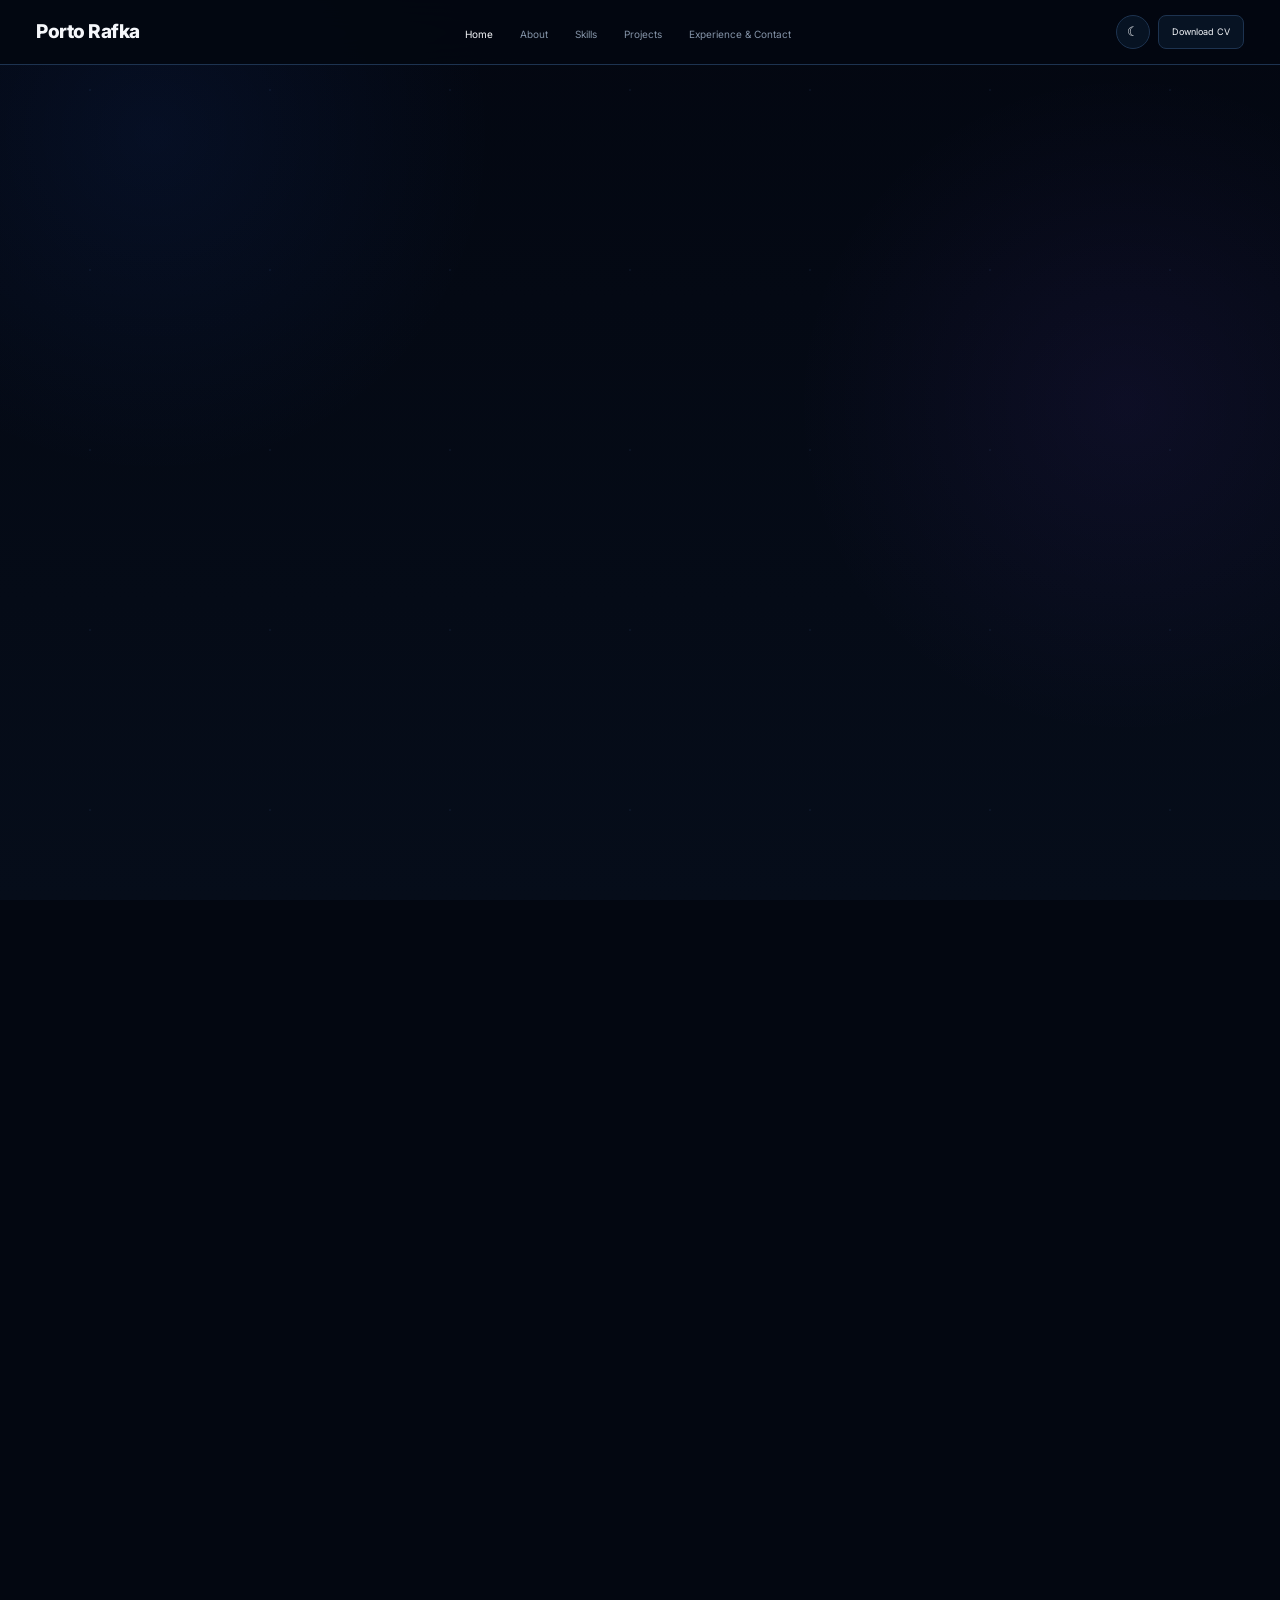
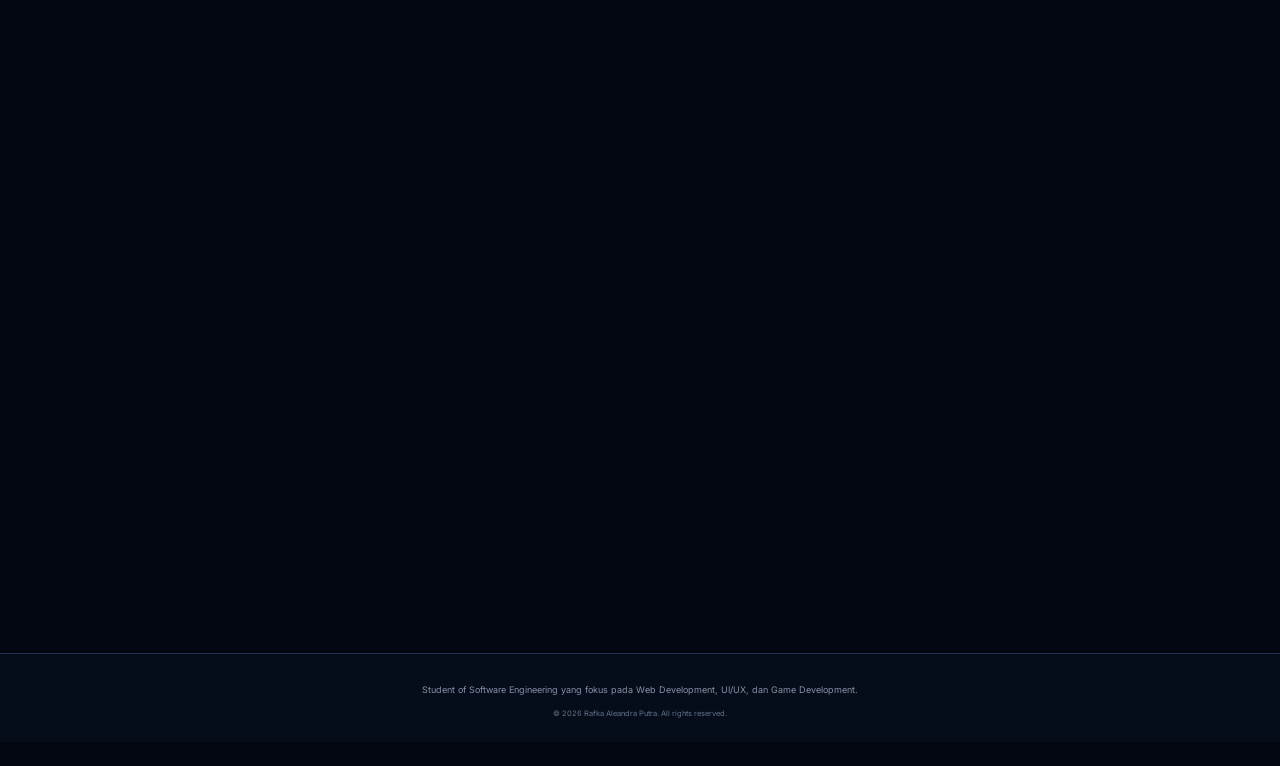
==== index.html @ 6d2a3be6 "Porto" ====
<!DOCTYPE html>
<html lang="id" data-theme="dark">
<head>
  <meta charset="UTF-8">
  <meta name="viewport" content="width=device-width, initial-scale=1.0">
  <meta name="description" content="Portfolio Rafka Aleandra Putra — Web Development, UI/UX, Laravel & Game Development">
  <meta name="theme-color" content="#050914">
  <title>Portfolio-Rafka</title>
  <link rel="icon" href="assets/images/logo.png">
  <link rel="preconnect" href="https://fonts.googleapis.com">
  <link rel="preconnect" href="https://fonts.gstatic.com" crossorigin>
  <link href="https://fonts.googleapis.com/css2?family=Inter:wght@400;500;600;700;800&display=swap" rel="stylesheet">
  <link rel="stylesheet" href="https://cdn.jsdelivr.net/gh/devicons/devicon@latest/devicon.min.css">
  <link rel="stylesheet" href="https://cdnjs.cloudflare.com/ajax/libs/font-awesome/6.5.2/css/all.min.css">
  <script id="theme-init">(function(){const t=localStorage.getItem("portfolio-theme")||localStorage.getItem("cv-theme")||"dark";document.documentElement.setAttribute("data-theme",t==="light"?"light":"dark");})();</script>
  <link rel="stylesheet" href="assets/style.css">

<style>
html[data-theme="light"] .project-card,
html[data-theme="light"] .about-panel,
html[data-theme="light"] .skills-panel,
html[data-theme="light"] .contact-panel,
html[data-theme="light"] .experience-card,
html[data-theme="light"] .achievement-card{color:var(--text)}
html[data-theme="light"] .project-card p,
html[data-theme="light"] .about-panel p,
html[data-theme="light"] .contact-panel p,
html[data-theme="light"] .experience-card p{color:var(--muted)!important;opacity:1}
html[data-theme="light"] .project-card .tag,
html[data-theme="light"] .project-card .project-link,
html[data-theme="light"] .text-btn{color:var(--accent)!important}
html[data-theme="light"] .contact-item,
html[data-theme="light"] .profile-list div,
html[data-theme="light"] .skill,
html[data-theme="light"] .bar i{background:var(--panel-2)!important}
</style>

</head>
<body>
<div class="site-bg" aria-hidden="true"></div>

<header class="header" id="header">
  <div class="nav-wrap">
    <a class="brand" href="#home">Porto Rafka</a>

    <nav class="nav" id="nav">
      <a class="active" href="#home">Home</a>
      <a href="#about">About</a>
      <a href="#skills">Skills</a>
      <a href="#projects">Projects</a>
      <a href="#contact">Experience & Contact</a>
      <span class="nav-indicator" aria-hidden="true"></span>
    </nav>

    <div class="nav-actions">
      <button class="theme-switch" id="themeToggle" aria-label="Ganti tema" title="Ganti tema">
        <span class="theme-icon">☾</span>
      </button>
      <a class="cv-btn" href="assets/CV-Rafka.pdf" target="_blank" rel="noopener">Download CV <span></span></a>
      <button class="menu-btn" id="menuBtn" aria-label="Buka menu">☰</button>
    </div>
  </div>
</header>

<main>
  <section class="hero section-pad" id="home">
    <div class="hero-copy reveal">
      <div class="eyebrow">&lt;/&gt; RPL STUDENT · WEB DEVELOPER</div>
      <h1 class="hero-name"><strong><span class="hero-name-text">Rafka Aleandra Putra</span></strong></h1>
      <h2>Web Developer &amp; UI/UX Enthusiast</h2>
      <div class="accent-line"></div>
      <p>
        Siswa Rekayasa Perangkat Lunak (RPL) Kelas 12 SMKN 4 Bandung dengan minat di bidang Web Development dan Game Development.Berpengalaman membuat aplikasi web menggunakan Laravel, serta memiliki ketertarikan pada UI/UX dan pengembangan game 2D.
      </p>
      <div class="hero-actions">
        <a class="btn primary" href="#projects">Lihat Project</span></a>
        <a class="btn secondary" href="assets/CV-Rafka.pdf" target="_blank" rel="noopener">Lihat CV</span></a>
      </div>
      <div class="hero-meta">
        <span><i>●</i> SMKN 4 Bandung · RPL</span>
      </div>
    </div>

    <div class="hero-visual reveal">
      <div class="orbit orbit-a"></div>
      <div class="orbit orbit-b"></div>
      <div class="portrait-card">
        <img src="assets/images/aka.png" alt="Foto Rafka Aleandra Putra">
        <div class="portrait-glow"></div>
      </div>
      <div class="code-badge">&lt;/&gt;</div>
      <div class="ui-badge">UI/UX</div>
      <div class="role-card">
        <span>FOCUS</span>
        <strong>Web Development</strong>
        <small>Laravel · JavaScript · SQL</small>
      </div>
    </div>
  </section>

  <section class="about-section section-pad" id="about">
  <div class="about-panel reveal">
    <div class="section-kicker"> <h2>Profile</h2></div>
    <p class="lead">Siswa Rekayasa Perangkat Lunak yang memiliki minat dan passion di bidang Web Development dan Game Development. Memiliki kemampuan dalam membangun aplikasi web menggunakan HTML, CSS, JavaScript, dan Laravel, serta memahami dasar pengelolaan database menggunakan SQL. Terbiasa membuat desain antarmuka menggunakan Figma dan memiliki ketertarikan dalam pengembangan UI/UX. Mampu bekerja secara individu maupun dalam tim, serta memiliki semangat belajar yang tinggi untuk mengembangkan skill di bidang teknologi. </p>
    <div class="profile-list">
      <div><b>Nama</b><span>Rafka Aleandra Putra</span></div>
      <div><b>Lahir</b><span>04 Agustus 2009 · Bandung, Jawa Barat</span></div>
      <div><b>Pendidikan</b><span>SMKN 4 Bandung · XII RPL 2</span></div>
      <div><b>Periode</b><span>2024 — 2027</span></div>
      <div><b>Minat</b><span>Web Development · UI/UX · Game Development</span></div>
      <div><b>Email</b><span>rafkaaleandra06@gmail.com</span></div>
    </div>
    <a class="text-btn" href="assets/CV-Rafka.pdf" target="_blank" rel="noopener">Lihat CV Lengkap <span>→</span></a>
  </div>
</section>

<section class="skills-section section-pad" id="skills">
  <div class="skills-panel reveal">
    <div class="section-kicker"><h2>Skils &amp; Technologies</h2></div>
    <div class="skill-grid">
      <div class="skill"><i class="devicon-html5-plain colored"></i><b>HTML5</b></div>
      <div class="skill"><i class="devicon-css3-plain colored"></i><b>CSS3</b></div>
      <div class="skill"><i class="devicon-javascript-plain colored"></i><b>JavaScript</b></div>
      <div class="skill"><i class="devicon-laravel-plain colored"></i><b>Laravel</b></div>
      <div class="skill"><i class="devicon-mysql-original colored"></i><b>MySQL</b></div>
      <div class="skill"><i class="devicon-figma-plain colored"></i><b>Figma</b></div>
      <div class="skill"><i class="devicon-godot-plain colored"></i><b>Godot</b></div>
      <div class="skill"><i class="devicon-github-original"></i><b>GitHub</b></div>
      <div class="skill"><i class="devicon-vscode-plain colored"></i><b>VS Code</b></div>
      <div class="skill aseprite"><span>✦</span><b>Aseprite</b></div>
    </div>
    <div class="skill-bars">
      <div class="bar"><span class="bar-label"><i class="devicon-html5-plain colored"></i><strong>HTML</strong><b>90%</b></span><i class="bar-track"><em style="width:90%"></em></i></div>
      <div class="bar"><span class="bar-label"><i class="devicon-css3-plain colored"></i><strong>CSS</strong><b>80%</b></span><i class="bar-track"><em style="width:80%"></em></i></div>
      <div class="bar"><span class="bar-label"><i class="devicon-javascript-plain colored"></i><strong>JavaScript</strong><b>65%</b></span><i class="bar-track"><em style="width:65%"></em></i></div>
      <div class="bar"><span class="bar-label"><i class="devicon-laravel-plain colored"></i><strong>Laravel</strong><b>75%</b></span><i class="bar-track"><em style="width:75%"></em></i></div>
      <div class="bar"><span class="bar-label"><i class="devicon-mysql-original colored"></i><strong>SQL</strong><b>85%</b></span><i class="bar-track"><em style="width:85%"></em></i></div>
      <div class="bar"><span class="bar-label"><i class="devicon-figma-plain colored"></i><strong>Figma</strong><b>60%</b></span><i class="bar-track"><em style="width:60%"></em></i></div>
    </div>
  </div>
</section>

  <section class="projects section-pad" id="projects">
    <div class="section-head reveal">
      <div>
        <div class="section-kicker"><h2>Projects</h2></div>
      </div>
      <span class="project-count">04 Featured Projects</span>
    </div>

    <div class="project-grid">
      <article class="project-card reveal project-link" data-project="proyek-dayflow.html">
        <div class="project-image"><img src="assets/images/dayflow1.png" alt="DayFlow"><span>01 · PRODUCTIVITY APP</span></div>
        <div class="project-body">
          <h3>DayFlow</h3>
          <p>Aplikasi produktivitas untuk mengatur tugas, aktivitas harian, kebiasaan, dan catatan dalam satu dashboard.</p>
          <div class="tags"><span>UI/UX</span><span>Productivity</span><span>Dashboard</span></div>
          <span class="project-detail">Lihat detail proyek</span>
        </div>
        </article>

      <article class="project-card reveal project-link" data-project="proyek-portoedu.html">
        <div class="project-image"><img src="assets/images/porto1.png" alt="PortoEdu"><span>02 · DIGITAL PORTFOLIO</span></div>
        <div class="project-body">
          <h3>PortoEdu</h3>
          <p>Platform portfolio digital berbasis Laravel untuk profil, project, prestasi, sertifikat, organisasi, skills, authentication, dan dashboard.</p>
          <div class="tags"><span>Laravel</span><span>MySQL</span><span>Bootstrap</span><span>JavaScript</span></div>
          <span class="project-detail">Lihat detail proyek</span>
        </div>
        </article>

      <article class="project-card reveal project-link" data-project="proyek-blog.html">
        <div class="project-image"><img src="assets/images/blog.png" alt="RafkaBlog"><span>03 · WEB DEVELOPMENT</span></div>
        <div class="project-body">
          <h3>RafkaBlog</h3>
          <p>Personal blog berbasis React + Vite untuk catatan belajar, dokumentasi project, eksperimen UI, dan proses belajar web development.</p>
          <div class="tags"><span>React</span><span>Vite</span><span>Tailwind</span><span>Router</span></div>
          <span class="project-detail">Lihat detail proyek</span>
        </div>
        </article>

      <article class="project-card reveal project-link" data-project="proyek-godot.html">
        <div class="project-image"><img src="assets/images/game2.png" alt="2D Game Development"><span>04 · GAME DEVELOPMENT</span></div>
        <div class="project-body">
          <h3>2D Game Development</h3>
          <p>Eksplorasi game 2D menggunakan Godot dengan pixel art, animasi, movement, collision, dan interaksi sederhana.</p>
          <div class="tags"><span>Godot</span><span>GDScript</span><span>Aseprite</span><span>Pixel Art</span></div>
          <span class="project-detail">Lihat detail proyek</span>
        </div>
        </article>
    </div>
  </section>

  <section class="bottom-grid section-pad">
    <div class="experience panel reveal" id="experience">
      <div class="section-kicker"><h2>Riwayat Organisasi</h2></div>
      <div class="timeline">
        <div class="timeline-item">
          <span>2024 — 2027</span>
          <h3>Paskibra SMKN 4</h3>
          <p>Anggota · disiplin, teamwork, tanggung jawab, dan kepemimpinan.</p>
        </div>
        <div class="timeline-item">
          <span>2021 — Sekarang</span>
          <h3>Karang Taruna</h3>
          <p>Berpartisipasi dalam kegiatan sosial, kepemudaan, komunikasi, dan kemasyarakatan.</p>
        </div>
      </div>
    </div>

    <div class="achievements panel reveal" id="achievements">
      <div class="section-kicker"><h2>Soft Skill</h2></div>
      <div class="focus-list">
        <div><b>01</b><span><strong>Web Development</strong>Memperkuat Laravel, JavaScript, database, dan deployment.</span></div>
        <div><b>02</b><span><strong>UI/UX</strong>Belajar membuat interface yang konsisten, jelas, dan berorientasi pengguna.</span></div>
        <div><b>03</b><span><strong>Game Development</strong>Mengembangkan kemampuan Godot, GDScript, dan pixel art.</span></div>
      </div>
    </div>

    <div class="contact-panel panel reveal" id="contact">
      <div class="section-kicker"><h2>Contact</h2></div>
      <p>Terbuka untuk belajar, berkolaborasi, dan mengembangkan kemampuan di lingkungan kerja profesional.</p>
      <div class="contact-list">
        <a href="https://mail.google.com/mail/?view=cm&fs=1&to=rafkaaleandra06@email.com  "><span class="contact-icon email-icon"><i class="fas fa-envelope"></i></span><div><small>Email</small><b>rafkaaleandra06@gmail.com</b></div></a>
        <a href="https://wa.me/6287719095778" target="_blank" rel="noopener"><span class="contact-icon wa-icon"><i class="fab fa-whatsapp"></i></span><div><small>WhatsApp</small><b>+62 877-1909-5778</b></div></a>
        <a href="https://instagram.com/rfkaaleandra" target="_blank" rel="noopener"><span class="contact-icon ig-icon"><i class="fab fa-instagram"></i></span><div><small>Instagram</small><b>@rafkaaleandra_</b></div></a>
      </div>
    </div>
  </section>
</main>

<footer class="footer">
  <div class="footer-inner">
    <div class="footer-bottom">
      <span class="footer-description">Student of Software Engineering yang fokus pada Web Development, UI/UX, dan Game Development.</span>
      <span class="footer-copy">© 2026 Rafka Aleandra Putra. All rights reserved.</span>
    </div>
  </div>
</footer>
<button id="topBtn" class="floating-top" aria-label="Kembali ke atas" title="Kembali ke atas">↑</button>


<script src="assets/script.js"></script>
</body>
</html>
---- assets/style.css ----
*{box-sizing:border-box;margin:0;padding:0}
:root{
 --bg:#030711;--bg-soft:#060d1a;--panel:#071323;--panel-2:#091728;
 --text:#f5f7fb;--muted:#8493a8;--muted-2:#617188;--border:#1d3350;
 --accent:#4d9cff;--accent-2:#7a58ff;--purple:#a16cff;--track:#13243b;
 --shadow:0 25px 70px rgba(0,0,0,.25);
}
html[data-theme="light"]{
 --bg:#f5f8fc;--bg-soft:#eef3f9;--panel:#ffffff;--panel-2:#f8fbff;
 --text:#152033;--muted:#627086;--muted-2:#8390a3;--border:#d7e0ec;
 --accent:#246df5;--accent-2:#7354e8;--purple:#7651dc;--track:#e3eaf3;
 --shadow:0 22px 55px rgba(32,61,100,.12);
}
html{scroll-behavior:smooth;scroll-padding-top:80px}
body{font-family:Inter,Arial,sans-serif;background:var(--bg);color:var(--text);line-height:1.5;overflow-x:hidden;transition:background .3s,color .3s}
a{color:inherit}
button{font:inherit}
.site-bg{position:fixed;inset:0;z-index:-2;background:
 radial-gradient(circle at 12% 15%,rgba(39,105,255,.08),transparent 25%),
 radial-gradient(circle at 88% 45%,rgba(132,74,255,.07),transparent 27%),
 linear-gradient(180deg,var(--bg),var(--bg-soft));}
.site-bg:after{content:"";position:absolute;inset:0;opacity:.25;background-image:radial-gradient(rgba(93,142,224,.28) 1px,transparent 1px);background-size:180px 180px}
.header{position:sticky;top:0;z-index:100;background:color-mix(in srgb,var(--bg) 88%,transparent);border-bottom:1px solid var(--border);backdrop-filter:blur(18px)}
.nav-wrap{max-width:1500px;height:64px;margin:auto;padding:0 36px;display:flex;align-items:center;justify-content:space-between}
.brand{font-size:19px;font-weight:800;letter-spacing:-.5px;text-decoration:none}.brand span{color:var(--accent)}
.nav{display:flex;gap:27px;align-items:center}.nav a{font-size:10px;color:var(--muted);text-decoration:none;position:relative;padding:24px 0 20px}.nav a:hover,.nav a.active{color:var(--text)}.nav a.active:after{content:"";position:absolute;left:50%;bottom:15px;width:17px;height:2px;transform:translateX(-50%);border-radius:3px;background:linear-gradient(90deg,var(--accent),var(--accent-2))}
.nav-actions{display:flex;align-items:center;gap:8px}.theme-switch,.menu-btn{width:34px;height:34px;border:1px solid var(--border);border-radius:50%;background:var(--panel);color:var(--text);cursor:pointer}.theme-switch{display:grid;place-items:center;font-size:13px}.cv-btn{border:1px solid var(--border);background:var(--panel);padding:9px 13px;border-radius:8px;font-size:9px;text-decoration:none}.cv-btn:hover{border-color:var(--accent);color:var(--accent)}.menu-btn{display:none;border-radius:8px}
.section-pad{max-width:1500px;margin:auto;padding-left:5%;padding-right:5%}
.hero{min-height:540px;display:grid;grid-template-columns:1.08fr .92fr;align-items:center;gap:25px;padding-top:55px;padding-bottom:48px}
.eyebrow,.section-kicker{display:inline-flex;align-items:center;gap:5px;color:#66a9ff;font-size:9px;letter-spacing:.5px;font-weight:600}.eyebrow{border:1px solid #204a7b;border-radius:7px;padding:7px 10px;background:rgba(18,45,78,.25)}
.hero h1{font-size:clamp(42px,5vw,66px);line-height:1.01;letter-spacing:-3px;margin:19px 0 10px}.hero h1 strong{font-weight:800}.hero h1 span{background:linear-gradient(90deg,#6caaff,#7659ff);-webkit-background-clip:text;background-clip:text;color:transparent}.hero h2{font-size:17px;color:#71acff;font-weight:500}.accent-line{width:42px;height:2px;margin:12px 0;background:linear-gradient(90deg,var(--accent),var(--accent-2));border-radius:4px}.hero-copy>p{max-width:555px;font-size:11px;color:var(--muted);margin-top:11px}.hero-actions{display:flex;gap:9px;margin-top:22px}.btn{padding:10px 14px;border:1px solid var(--border);border-radius:8px;text-decoration:none;font-size:9px}.btn.primary{border-color:#467ff5;background:linear-gradient(100deg,#237df5,#714cff);box-shadow:0 10px 25px rgba(55,86,220,.22)}.btn.secondary{background:var(--panel)}.btn span{margin-left:7px}.hero-meta{display:flex;gap:17px;margin-top:20px;color:var(--muted-2);font-size:8px}.hero-meta i{color:#56a3ff;font-style:normal}
.hero-visual{height:430px;position:relative;display:grid;place-items:center}.portrait-card{position:relative;z-index:3;width:270px;height:360px;border:1px solid #355d8e;border-radius:20px;overflow:hidden;background:linear-gradient(145deg,#0b1b32,#050b15);box-shadow:var(--shadow)}.portrait-card img{width:100%;height:100%;object-fit:cover;object-position:center top;filter:saturate(.9) contrast(1.02)}.portrait-glow{position:absolute;inset:auto 0 0;height:45%;background:linear-gradient(transparent,rgba(2,6,16,.65))}
.orbit{position:absolute;border:1px solid rgba(73,142,255,.55);border-radius:50%;box-shadow:0 0 35px rgba(62,125,255,.12)}.orbit-a{width:355px;height:355px;border-top-color:#9b5bff;animation:spin 14s linear infinite}.orbit-b{width:415px;height:415px;border-right-color:#855dff;animation:spin 20s linear infinite reverse}.code-badge,.ui-badge,.role-card{position:absolute;z-index:5;border:1px solid var(--border);background:color-mix(in srgb,var(--panel) 88%,transparent);backdrop-filter:blur(10px);box-shadow:var(--shadow)}.code-badge,.ui-badge{width:43px;height:43px;border-radius:10px;display:grid;place-items:center;color:#68aaff;font-size:12px}.code-badge{left:10%;top:31%}.ui-badge{right:9%;top:38%;color:#9a73ff}.role-card{right:3%;bottom:25px;border-radius:10px;padding:12px 14px;min-width:170px}.role-card span,.role-card small{display:block;font-size:7px;color:var(--muted)}.role-card strong{display:block;font-size:10px;margin:3px 0;color:var(--text)}
.about-skills{display:grid;grid-template-columns:.9fr 1.1fr;border:1px solid var(--border);border-radius:13px;background:color-mix(in srgb,var(--panel) 90%,transparent);overflow:hidden;box-shadow:var(--shadow)}
.about-panel,.skills-panel{padding:28px 30px}.skills-panel{border-left:1px solid var(--border)}h2{font-size:24px;letter-spacing:-1px;margin:5px 0 12px}.about-panel .lead,.about-panel p{font-size:9.5px;color:var(--muted)}.about-panel .lead{line-height:1.75}.about-panel>p:not(.lead){margin-top:9px;line-height:1.7}.profile-list{display:grid;gap:7px;margin:19px 0 17px}.profile-list div{display:grid;grid-template-columns:83px 1fr;font-size:8px}.profile-list b{color:var(--text);font-weight:600}.profile-list span{color:var(--muted)}.text-btn{display:inline-flex;gap:8px;border:1px solid var(--border);border-radius:7px;padding:8px 11px;text-decoration:none;font-size:8px}.skill-grid{display:grid;grid-template-columns:repeat(5,1fr);gap:8px}.skill{min-height:78px;border:1px solid var(--border);border-radius:9px;background:var(--panel-2);display:flex;flex-direction:column;align-items:center;justify-content:center;gap:7px;transition:.2s}.skill:hover{transform:translateY(-3px);border-color:#5477b5}.skill i{font-size:27px}.skill b{font-size:7.5px;font-weight:600;color:var(--text)}.skill.aseprite span{font-size:27px;color:#f29a6c}.skill-bars{margin-top:11px;border:1px solid var(--border);border-radius:9px;padding:12px;display:grid;grid-template-columns:repeat(3,1fr);gap:11px 17px}.bar-label{display:flex!important;align-items:center;gap:6px;font-size:7.5px;color:var(--text)!important;line-height:1}.bar-label>i{display:inline-flex!important;align-items:center;justify-content:center;width:13px;height:13px;font-size:13px;line-height:1;margin:0!important;background:transparent!important;border-radius:0!important;overflow:visible!important}.bar-label strong{font-weight:700;color:var(--text)}.bar-label b{margin-left:auto;color:var(--text);font-weight:700}.bar-track{display:block;height:4px;margin-top:6px;background:var(--track);border-radius:10px;overflow:hidden}.bar em{display:block;height:100%;background:linear-gradient(90deg,#3f96ff,#7d55ff);border-radius:10px}
.projects{padding-top:58px;padding-bottom:55px}.section-head{display:flex;justify-content:space-between;align-items:end;margin-bottom:18px}.project-count{font-size:8px;color:var(--muted-2)}.project-grid{display:grid;grid-template-columns:repeat(4,1fr);gap:13px}.project-card{border:1px solid var(--border);border-radius:11px;overflow:hidden;background:var(--panel);transition:.25s;box-shadow:0 10px 35px rgba(0,0,0,.08)}.project-card:hover{transform:translateY(-4px);border-color:#4b6eac}.project-image{height:160px;position:relative;overflow:hidden;background:#0a1423}.project-image img{width:100%;height:100%;object-fit:cover;display:block;transition:.35s}.project-card:hover .project-image img{transform:scale(1.04)}.project-image:after{content:"";position:absolute;inset:0;background:linear-gradient(180deg,transparent 48%,rgba(0,0,0,.7))}.project-image span{position:absolute;z-index:2;left:11px;bottom:9px;font-size:7px;color:#d9e6f7}.project-body{padding:13px}.project-body h3{font-size:13px;margin-bottom:5px}.project-body p{font-size:8px;line-height:1.65;color:var(--muted);min-height:52px}.tags{display:flex;gap:4px;flex-wrap:wrap;margin-top:8px}.tags span{font-size:6.5px;color:#9dbde3;border:1px solid #203b5e;background:rgba(17,44,75,.35);padding:4px 5px;border-radius:4px}.project-body>a{display:inline-flex;gap:6px;margin-top:11px;border:1px solid var(--border);border-radius:6px;padding:7px 9px;font-size:7.5px;text-decoration:none}.project-body>a:hover{color:var(--accent);border-color:var(--accent)}
.bottom-grid{display:grid;grid-template-columns:1fr 1fr 1.1fr;gap:13px;padding-top:0;padding-bottom:50px}.experience{align-self:start}.panel{border:1px solid var(--border);border-radius:11px;background:var(--panel);padding:25px}.timeline{margin-top:5px}.timeline-item{padding:8px 0 3px;border-bottom:1px solid var(--border)}.timeline-item:last-child{border-bottom:0}.timeline-item span{font-size:7px;color:#6c9be4}.timeline-item h3{font-size:10px;margin:4px 0}.timeline-item p{font-size:7.5px;color:var(--muted);line-height:1.6}.focus-list{display:grid;gap:7px;margin-top:16px}.focus-list>div{display:grid;grid-template-columns:28px 1fr;gap:7px;border:1px solid var(--border);border-radius:8px;padding:9px;background:var(--panel-2)}.focus-list>b{font-size:8px}.focus-list>div>b{color:#719eff;font-size:8px}.focus-list span{font-size:7px;color:var(--muted);line-height:1.5}.focus-list strong{display:block;color:var(--text);font-size:8px;margin-bottom:2px}.contact-panel{background:linear-gradient(145deg,color-mix(in srgb,var(--panel) 92%,transparent),color-mix(in srgb,#171b52 28%,var(--panel)));}.contact-panel>p{font-size:8px;color:var(--muted);margin-bottom:13px}.contact-list{display:grid;grid-template-columns:1fr 1fr;gap:7px}.contact-list a{display:flex;align-items:center;gap:8px;border:1px solid var(--border);border-radius:8px;padding:9px;text-decoration:none;background:color-mix(in srgb,var(--panel) 80%,transparent)}.contact-list a>span{width:25px;height:25px;display:grid;place-items:center;border-radius:6px;background:#102b60;color:#78a9ff;font-size:7px;font-weight:700}.contact-list small,.contact-list b{display:block}.contact-list small{font-size:6.5px;color:var(--muted-2)}.contact-list b{font-size:7px;color:var(--text);font-weight:600;margin-top:2px}
.footer{border-top:1px solid var(--border);background:color-mix(in srgb,var(--bg-soft) 94%,transparent)}.footer-main{max-width:1500px;margin:auto;padding:38px 5% 32px;display:grid;grid-template-columns:1.7fr .8fr .8fr 1.25fr;gap:55px}.footer-logo{font-size:20px}.footer-brand p{max-width:320px;color:var(--muted);font-size:8px;line-height:1.8;margin:10px 0 14px}.socials{display:flex;gap:7px}.socials a{width:31px;height:31px;border:1px solid var(--border);border-radius:7px;display:grid;place-items:center;text-decoration:none;color:var(--muted);font-size:7px}.socials a:hover{color:var(--accent);border-color:var(--accent)}.footer-col{display:flex;flex-direction:column;align-items:flex-start;gap:7px}.footer-col h4{font-size:8px;text-transform:uppercase;letter-spacing:1px;margin-bottom:5px}.footer-col a,.footer-col span{font-size:7.5px;color:var(--muted);text-decoration:none}.footer-col a:hover{color:var(--accent)}.contact-col a{color:#9cb9e1}.footer-bottom{max-width:1500px;margin:auto;border-top:1px solid var(--border);padding:14px 5% 17px;display:flex;align-items:center;justify-content:space-between;color:var(--muted-2);font-size:7px}.footer-bottom b{color:#9bbcff}#topBtn{width:32px;height:32px;border:1px solid var(--border);border-radius:8px;background:var(--panel);color:#80aaff;cursor:pointer}
.reveal{opacity:0;transform:translateY(13px);transition:opacity .55s ease,transform .55s ease}.reveal.show{opacity:1;transform:none}
@keyframes spin{to{transform:rotate(360deg)}}
@media(max-width:1150px){.nav{gap:17px}.project-grid{grid-template-columns:repeat(2,1fr)}.bottom-grid{grid-template-columns:1fr 1fr}.contact-panel{grid-column:1/-1}.footer-main{grid-template-columns:1.5fr 1fr 1fr}}
@media(max-width:850px){.nav-wrap{padding:0 20px}.nav{display:none;position:absolute;top:64px;left:12px;right:12px;padding:8px;flex-direction:column;align-items:stretch;gap:0;border:1px solid var(--border);border-radius:10px;background:var(--panel);box-shadow:var(--shadow)}.nav.open{display:flex}.nav a{padding:11px 12px}.nav a.active:after{display:none}.nav-actions .cv-btn{display:none}.menu-btn{display:block}.hero{grid-template-columns:1fr;min-height:auto;padding-top:55px}.hero-visual{height:410px}.about-skills{grid-template-columns:1fr}.skills-panel{border-left:0;border-top:1px solid var(--border)}.skill-grid{grid-template-columns:repeat(5,1fr)}.footer-main{grid-template-columns:1.4fr 1fr 1fr;gap:30px}.footer-brand{grid-column:1/-1}}
@media(max-width:600px){.section-pad{padding-left:20px;padding-right:20px}.hero h1{font-size:42px}.hero-meta{flex-direction:column;gap:6px}.hero-visual{height:370px}.portrait-card{width:235px;height:315px}.orbit-a{width:310px;height:310px}.orbit-b{width:355px;height:355px}.role-card{right:0}.code-badge{left:0}.ui-badge{right:0}.about-panel,.skills-panel,.panel{padding:22px 18px}.skill-grid{grid-template-columns:repeat(5,1fr)}.skill{min-height:70px}.skill i{font-size:23px}.skill b{font-size:6.5px}.skill-bars{grid-template-columns:1fr 1fr}.project-grid{grid-template-columns:1fr}.project-image{height:190px}.bottom-grid{grid-template-columns:1fr}.contact-panel{grid-column:auto}.contact-list{grid-template-columns:1fr}.footer-main{grid-template-columns:1fr 1fr}.footer-brand{grid-column:1/-1}.footer-bottom{flex-wrap:wrap;gap:9px}}
@media(max-width:390px){.skill-grid{grid-template-columns:repeat(2,1fr)}.skill-bars{grid-template-columns:1fr}.footer-main{grid-template-columns:1fr}.footer-brand{grid-column:auto}}

/* Final requested refinements */
.about-section,.skills-section{max-width:1500px;margin:auto;padding-left:5%;padding-right:5%}
.about-section{padding-top:56px;padding-bottom:20px}
.skills-section{padding-top:20px;padding-bottom:55px}
.about-section .about-panel,.skills-section .skills-panel{border:1px solid var(--border);border-radius:13px;background:color-mix(in srgb,var(--panel) 92%,transparent);box-shadow:var(--shadow);padding:30px}
.project-link{display:block;text-decoration:none;color:inherit}
.project-link .project-body>a{display:none}
.project-link:focus-visible{outline:2px solid var(--accent);outline-offset:3px}
.project-link .project-body{min-height:190px}
.socials a{font-weight:700}
.socials a.wa{color:#62e7a1}.socials a.ig{color:#df86ff}.socials a.mail{color:#78adff}
@media(max-width:600px){
 .about-section,.skills-section{padding-left:20px;padding-right:20px}
 .about-section{padding-top:38px;padding-bottom:12px}
 .skills-section{padding-top:12px;padding-bottom:38px}
 .about-section .about-panel,.skills-section .skills-panel{padding:22px 18px}
}

/* ===== FINAL FOOTER — FULL WIDTH, CLEAN & AESTHETIC ===== */
footer.footer{
  width:100%;
  margin-top:0;
  padding:42px 24px 24px;
  border:0;
  border-top:0;
  border-radius:0;
  background:color-mix(in srgb,var(--bg-soft) 96%,transparent);
}
.footer-inner{
  width:100%;
  max-width:920px;
  margin:0 auto;
  text-align:center;
}
.footer-top{
  display:flex;
  flex-direction:column;
  align-items:center;
  justify-content:center;
  gap:20px;
  padding-bottom:0;
}
.footer-brand{width:100%;max-width:650px}
.footer-logo{display:inline-block;font-size:25px;line-height:1.2;margin-bottom:10px}
.footer-brand p{margin:0 auto;max-width:610px;color:var(--muted);font-size:9px;line-height:1.8}
.footer-socials{display:flex;align-items:center;justify-content:center;gap:10px}
.footer-socials a{width:44px;height:44px;display:flex;align-items:center;justify-content:center;border:1px solid var(--border);border-radius:12px;color:var(--muted);background:var(--panel);text-decoration:none;font-size:16px;transition:transform .25s ease,border-color .25s ease,color .25s ease,background .25s ease;box-shadow:0 8px 24px rgba(0,0,0,.08)}
.footer-socials a:hover{transform:translateY(-3px);border-color:var(--accent);color:var(--accent);background:color-mix(in srgb,var(--accent) 7%,var(--panel))}
.footer-socials a:first-child:hover{color:#25d366;border-color:#25d366}
.footer-socials a:nth-child(2):hover{color:#e1306c;border-color:#e1306c}
.footer-socials a:nth-child(3):hover{color:#65a8ff;border-color:#65a8ff}
.footer-bottom{
  display:flex;
  flex-direction:column;
  align-items:center;
  justify-content:center;
  gap:8px;
  width:100%;
  padding:0;
  border:0;
  border-top:0;
  color:var(--muted-2);
  font-size:7.5px;
  line-height:1.6;
}
.footer-bottom b{color:#9bbcff}
.back-top{color:#7faeff;text-decoration:none;font-weight:600;white-space:nowrap;transition:opacity .2s ease}
.back-top:hover{opacity:.75}
[data-theme="light"] footer.footer{background:var(--bg-soft);border:0}
@media(max-width:600px){footer.footer{padding:42px 20px 22px}.footer-brand p{font-size:8.5px}.footer-socials a{width:42px;height:42px}.footer-bottom{flex-direction:column;justify-content:center;text-align:center;gap:8px;font-size:7.5px}}

/* FINAL FIX: keep the complete portfolio visible and add a clean floating top button */
.floating-top{
  position:fixed;
  right:24px;
  bottom:22px;
  z-index:120;
  width:42px;
  height:42px;
  border:1px solid var(--border);
  border-radius:10px;
  background:var(--panel);
  color:var(--accent);
  font:600 16px/1 Inter,sans-serif;
  cursor:pointer;
  box-shadow:0 12px 30px rgba(0,0,0,.18);
  opacity:0;
  pointer-events:none;
  transition:opacity .2s ease,transform .2s ease,background .2s ease;
}
.floating-top:hover{transform:translateY(-2px);background:var(--panel-2,var(--panel))}
@media(max-width:600px){
  .floating-top{right:18px;bottom:18px;width:40px;height:40px}
}

/* FINAL PROJECT + CONTACT REFINEMENTS */
.project-card{
  position:relative;
  cursor:pointer;
  transition:transform .28s ease,border-color .28s ease,box-shadow .28s ease,background .28s ease;
}
.project-card:hover{
  transform:translateY(-7px);
  border-color:color-mix(in srgb,var(--accent) 65%,var(--border));
  box-shadow:0 18px 42px rgba(0,0,0,.24),0 0 0 1px color-mix(in srgb,var(--accent) 18%,transparent),0 0 28px color-mix(in srgb,var(--accent) 10%,transparent);
}
.project-card:hover .project-image img{transform:scale(1.06)}
.project-card:focus-visible{outline:2px solid var(--accent);outline-offset:3px}
.project-detail{
  display:inline-flex;
  align-items:center;
  gap:7px;
  margin-top:12px;
  padding:7px 10px;
  border:1px solid var(--border);
  border-radius:6px;
  color:var(--muted);
  background:color-mix(in srgb,var(--panel) 70%,transparent);
  font-size:7.5px;
  font-weight:600;
  transition:color .22s ease,border-color .22s ease,background .22s ease,transform .22s ease;
}
.project-card:hover .project-detail{
  color:var(--accent);
  border-color:var(--accent);
  background:color-mix(in srgb,var(--accent) 8%,var(--panel));
  transform:translateX(2px);
}
.project-detail b{font-size:11px;line-height:1}
.contact-list a .contact-icon{
  font-size:13px;
}
.contact-list a:hover{
  border-color:var(--accent);
  transform:translateY(-2px);
}
.contact-list a{transition:transform .22s ease,border-color .22s ease,background .22s ease}
.contact-list .wa-icon i{color:#25d366}
.contact-list .ig-icon i{color:#e1306c}
.contact-list .email-icon i{color:#65a8ff}
.footer-top{
  justify-content:center;
  text-align:center;
}
.footer-brand{width:100%;align-items:center}
.footer-brand p{margin-left:auto;margin-right:auto}
.footer-bottom{margin-top:4px}
@media(max-width:600px){
  .project-detail{font-size:8px}
}

/* ===== PROJECT CARDS — FINAL POLISH ===== */
.project-grid{
  align-items:stretch;
}
.project-card{
  display:flex;
  flex-direction:column;
  min-height:100%;
  overflow:hidden;
  cursor:pointer;
  position:relative;
  isolation:isolate;
}
.project-card::before{
  content:"";
  position:absolute;
  inset:0;
  border-radius:inherit;
  pointer-events:none;
  z-index:3;
  opacity:0;
  box-shadow:inset 0 0 0 1px color-mix(in srgb,var(--accent) 70%,transparent);
  transition:opacity .28s ease;
}
.project-card:hover::before{opacity:1}
.project-card:hover{
  transform:translateY(-6px);
  box-shadow:0 20px 48px rgba(0,0,0,.22),0 0 24px color-mix(in srgb,var(--accent) 9%,transparent);
}
.project-image{
  flex:0 0 auto;
}
.project-body{
  flex:1 1 auto;
  display:flex;
  flex-direction:column;
  padding:17px 16px 14px;
}
.project-body h3{
  margin-bottom:7px;
}
.project-body p{
  min-height:0;
  margin-bottom:0;
}
.project-body .tags{
  margin-top:14px;
}
.project-detail{
  align-self:flex-start;
  display:inline-flex;
  align-items:center;
  justify-content:center;
  gap:0;
  width:max-content;
  min-width:0;
  box-sizing:border-box;
  margin-top:auto;
  padding:9px 11px;
  border:1px solid color-mix(in srgb,var(--border) 95%,transparent);
  border-radius:7px;
  color:var(--muted);
  background:color-mix(in srgb,var(--panel-2,var(--panel)) 72%,transparent);
  font-size:7.5px;
  line-height:1;
  font-weight:650;
  letter-spacing:.01em;
  text-decoration:none;
  transition:color .22s ease,border-color .22s ease,background .22s ease,transform .22s ease,box-shadow .22s ease;
}

.project-card:hover .project-detail{
  color:var(--accent);
  border-color:color-mix(in srgb,var(--accent) 58%,var(--border));
  background:color-mix(in srgb,var(--accent) 8%,var(--panel));
  transform:translateY(-1px);
  box-shadow:0 5px 18px color-mix(in srgb,var(--accent) 8%,transparent);
}

.project-card:active .project-detail{
  transform:translateY(1px);
}
@media(max-width:1050px){
  .project-grid{grid-template-columns:repeat(2,1fr)}
}
@media(max-width:600px){
  .project-grid{grid-template-columns:1fr}
  .project-body{padding:15px}
  .project-detail{min-width:150px;padding:10px 12px;font-size:8px}
}

/* Final navbar motion refinement */
.nav{position:relative}
.nav a.active:after{display:none}
.nav-indicator{
  position:absolute;
  left:0;
  bottom:15px;
  width:0;
  height:3px;
  border-radius:999px;
  background:linear-gradient(90deg,var(--accent),var(--accent-2));
  box-shadow:0 0 12px rgba(100,160,255,.22);
  opacity:0;
  transform:translateX(0);
  transition:
    transform .48s cubic-bezier(.22,1,.36,1),
    width .32s cubic-bezier(.22,1,.36,1),
    opacity .18s ease;
  pointer-events:none;
}
.nav a{transition:color .25s ease}
.nav a:hover{color:var(--text)}
@media(max-width:900px){
  .nav-indicator{display:none}
}

/* FINAL LIGHT MODE POLISH v7 */
html[data-theme="light"] body{background:var(--bg);color:var(--text)}
html[data-theme="light"] .site-bg{
  background:
    radial-gradient(circle at 12% 15%,rgba(36,109,245,.08),transparent 25%),
    radial-gradient(circle at 88% 45%,rgba(115,84,232,.07),transparent 27%),
    linear-gradient(180deg,#f8fbff,#eef3f9);
}
html[data-theme="light"] .site-bg:after{
  opacity:.18;
  background-image:radial-gradient(rgba(65,111,180,.25) 1px,transparent 1px);
}
html[data-theme="light"] .eyebrow,
html[data-theme="light"] .section-kicker{color:#246df5}
html[data-theme="light"] .eyebrow{border-color:#b9cdf0;background:#edf4ff}
html[data-theme="light"] .hero h2{color:#246df5}
html[data-theme="light"] .hero h1 span{
  background:linear-gradient(90deg,#246df5,#7354e8);
  -webkit-background-clip:text;background-clip:text;color:transparent;
}
html[data-theme="light"] .project-card{
  background:#fff;
  border-color:#cfdced;
  box-shadow:0 14px 38px rgba(32,61,100,.10);
}
html[data-theme="light"] .project-card:hover{
  border-color:#6b9cff;
  box-shadow:0 20px 48px rgba(36,109,245,.16);
}
html[data-theme="light"] .project-body p{color:#627086!important}
html[data-theme="light"] .tags span{
  color:#315d9f!important;
  border-color:#b8cce8!important;
  background:#edf4ff!important;
}
html[data-theme="light"] .project-body>a{
  color:#246df5!important;
  border-color:#b8cce8!important;
  background:#f5f8ff!important;
}
html[data-theme="light"] .project-body>a:hover{
  color:#fff!important;
  border-color:#246df5!important;
  background:#246df5!important;
}
html[data-theme="light"] .about-section .about-panel,
html[data-theme="light"] .skills-section .skills-panel,
html[data-theme="light"] .panel,
html[data-theme="light"] .contact-panel{
  background:#fff;
  border-color:#d2deed;
  box-shadow:0 14px 38px rgba(32,61,100,.08);
}
html[data-theme="light"] .skill{
  background:#f8fbff!important;
  border-color:#d3dfed!important;
}
html[data-theme="light"] .skill:hover{border-color:#7aa7f6}
html[data-theme="light"] .profile-list span,
html[data-theme="light"] .timeline-item p{color:#627086!important}
html[data-theme="light"] .contact-list a{
  background:#f8fbff!important;
  border-color:#d2deed!important;
}
html[data-theme="light"] .contact-list a>span{
  background:#e8f1ff!important;
  color:#246df5!important;
  border:1px solid #c5d9f6;
}
html[data-theme="light"] .contact-list small{color:#748198!important}
html[data-theme="light"] .contact-list b{color:#152033!important}
html[data-theme="light"] .footer{
  background:#eef3f9;
  border-top-color:#d2deed;
}
html[data-theme="light"] .footer-brand p,
html[data-theme="light"] .footer-bottom p{color:#627086}
html[data-theme="light"] .socials a{
  background:#f8fbff!important;
  border-color:#cbd9eb!important;
  color:#315d9f!important;
}
html[data-theme="light"] .socials a:hover{
  background:#eaf2ff!important;
  border-color:#246df5!important;
  color:#246df5!important;
}

/* Skill progress bars — icon labels stay visible in both themes */
html[data-theme="light"] .bar-label,
html[data-theme="light"] .bar-label strong,
html[data-theme="light"] .bar-label b{color:var(--text)!important;opacity:1}
html[data-theme="light"] .bar-track{background:var(--track)!important}


/* ===== FINAL LAYOUT FIXES — ORGANIZATION / CONTACT / FOOTER ===== */

/* Make the three lower panels line up with exactly the same height. */
.bottom-grid{
  align-items:stretch;
}
.bottom-grid > .panel{
  align-self:stretch;
  height:100%;
  min-height:0;
  box-sizing:border-box;
}
.bottom-grid > .experience{
  align-self:stretch;
}

/* Keep the WhatsApp contact card below Email, not beside it. */
.contact-list{
  grid-template-columns:1fr;
}
.contact-list a{
  width:100%;
  box-sizing:border-box;
}

/* Footer: keep only copyright, the requested description, and back-to-top. */
footer.footer{
  padding-top:28px;
}
footer.footer .footer-top{
  display:none;
}
footer.footer .footer-bottom{
  max-width:920px;
  margin:0 auto;
  padding-top:20px;
  border-top:1px solid var(--border);
  display:grid;
  grid-template-columns:1fr 1.8fr 1fr;
  align-items:center;
  gap:20px;
}
footer.footer .footer-bottom > span:nth-child(2){
  text-align:center;
  color:var(--muted);
  line-height:1.7;
}
footer.footer .footer-bottom .back-top{
  justify-self:end;
}
@media(max-width:600px){
  footer.footer .footer-bottom{
    grid-template-columns:1fr;
    text-align:center;
    gap:9px;
  }
  footer.footer .footer-bottom > span:nth-child(2){
    text-align:center;
  }
  footer.footer .footer-bottom .back-top{
    justify-self:center;
  }
}


/* ===== FOOTER — CLEAN FINAL POLISH ===== */
footer.footer{
  border-top:0 !important;
  background:color-mix(in srgb,var(--bg-soft) 96%,transparent);
  padding:0 5% 24px;
}
footer.footer .footer-inner{
  max-width:920px;
  margin:0 auto;
  text-align:center;
}
footer.footer .footer-bottom{
  max-width:none !important;
  margin:0 auto !important;
  padding:28px 0 8px !important;
  border-top:0 !important;
  display:flex !important;
  flex-direction:column !important;
  align-items:center !important;
  justify-content:center !important;
  gap:10px !important;
  color:var(--muted) !important;
  font-size:8px !important;
  line-height:1.7;
}
footer.footer .footer-description{
  display:block;
  max-width:760px;
  color:var(--muted) !important;
  font-size:9px !important;
  line-height:1.8;
  text-align:center;
}
footer.footer .footer-copy{
  display:block;
  color:var(--muted-2) !important;
  font-size:7.5px !important;
  text-align:center;
  margin-top:2px;
}
footer.footer .back-top{
  display:none !important;
}
@media(max-width:600px){
  footer.footer{
    padding:0 20px 20px;
  }
  footer.footer .footer-bottom{
    padding-top:24px !important;
    gap:8px !important;
  }
  footer.footer .footer-description{
    max-width:330px;
    font-size:8.5px !important;
  }
}


/* ===== FOOTER — OUTER FRAME, NO INNER DIVIDER ===== */
footer.footer{
  border:1px solid var(--border) !important;
  border-radius:18px !important;
  margin:0 5% 24px !important;
  padding:28px 28px 22px !important;
  background:color-mix(in srgb,var(--bg-soft) 96%,transparent) !important;
  box-sizing:border-box;
  overflow:hidden;
}

footer.footer .footer-inner{
  max-width:920px;
  margin:0 auto;
  text-align:center;
}

footer.footer .footer-bottom{
  border:0 !important;
  border-top:0 !important;
  border-bottom:0 !important;
  box-shadow:none !important;
  max-width:none !important;
  margin:0 auto !important;
  padding:0 !important;
  display:flex !important;
  flex-direction:column !important;
  align-items:center !important;
  justify-content:center !important;
  gap:9px !important;
}

footer.footer .footer-description{
  max-width:760px;
  margin:0;
  text-align:center;
  line-height:1.8;
}

footer.footer .footer-copy{
  margin:0 !important;
  text-align:center;
}

@media(max-width:600px){
  footer.footer{
    margin:0 20px 20px !important;
    padding:24px 18px 20px !important;
    border-radius:16px !important;
  }

  footer.footer .footer-bottom{
    gap:8px !important;
  }

  footer.footer .footer-description{
    max-width:330px;
  }
}

/* Footer final override: no boxed border and no divider inside the footer. */
footer.footer,
footer.footer .footer-inner,
footer.footer .footer-bottom{
  border:0 !important;
  border-top:0 !important;
  border-bottom:0 !important;
  border-radius:0 !important;
}
footer.footer{width:100%;margin-left:0;margin-right:0;}
footer.footer .footer-bottom{
  flex-direction:column;
  align-items:center;
  justify-content:center;
  text-align:center;
  gap:8px;
  padding:0;
}


/* Footer final polish: full-width top divider only */
footer.footer{
  width:100vw !important;
  max-width:none !important;
  margin-left:calc(50% - 50vw) !important;
  margin-right:calc(50% - 50vw) !important;
  border:0 !important;
  border-top:1px solid var(--border) !important;
  border-bottom:0 !important;
  border-radius:0 !important;
  box-sizing:border-box;
  background:var(--bg-soft) !important;
}
footer.footer .footer-inner{
  max-width:920px;
  margin:0 auto;
  border:0 !important;
}
footer.footer .footer-bottom{
  border:0 !important;
  border-top:0 !important;
  border-bottom:0 !important;
}

/* ===== SECTION TITLE ALIGNMENT FIX ===== */
.section-kicker h2{
  display:inline-flex;
  align-items:center;
  gap:10px;
  margin:0;
  line-height:1.1;
}
.section-kicker h2::before{
  content:"";
  width:0.45em;
  height:0.45em;
  min-width:0.45em;
  border-radius:50%;
  background:var(--accent);
  display:inline-block;
  transform:none;
}

/* ===== FINAL SKILLS SPACING =====
   Give the software logo cards a little breathing room below the section title.
*/
.skills-section .skill-grid{
  margin-top:16px;
}

/* ===== HERO NAME: UNIFIED SHIMMER + GENTLE FLOAT ===== */
.hero-name{
  margin: 0;
  display: inline-block;
  line-height: 1.02;
}

.hero-name-text{
  display: inline-block;
  background: linear-gradient(
    110deg,
    #2563eb 0%,
    #4f7cff 22%,
    #6366f1 45%,
    #8b5cf6 62%,
    #60a5fa 80%,
    #4f46e5 100%
  );
  background-size: 260% 100%;
  background-position: 0% 50%;
  -webkit-background-clip: text;
  background-clip: text;
  -webkit-text-fill-color: transparent;
  animation:
    heroNameColor 5s ease-in-out infinite,
    heroNameFloat 3.2s ease-in-out infinite;
  will-change: background-position, transform, filter;
  position: relative;
}

.hero-name-text::after{
  content: "";
  position: absolute;
  inset: 0;
  pointer-events: none;
  background:
    radial-gradient(circle at 12% 35%, rgba(255,255,255,.95) 0 1px, transparent 2px),
    radial-gradient(circle at 37% 68%, rgba(255,255,255,.85) 0 1px, transparent 2px),
    radial-gradient(circle at 63% 28%, rgba(255,255,255,.95) 0 1px, transparent 2px),
    radial-gradient(circle at 88% 58%, rgba(255,255,255,.8) 0 1px, transparent 2px);
  background-size: 130% 130%;
  mix-blend-mode: screen;
  opacity: .3;
  animation: heroNameSparkle 2.4s ease-in-out infinite;
}

@keyframes heroNameColor{
  0%, 100%{
    background-position: 0% 50%;
    filter: brightness(1);
  }
  50%{
    background-position: 100% 50%;
    filter: brightness(1.13);
  }
}

@keyframes heroNameFloat{
  0%, 100%{ transform: translateY(0); }
  50%{ transform: translateY(-4px); }
}

@keyframes heroNameSparkle{
  0%, 100%{ opacity: .18; transform: scale(.995); }
  50%{ opacity: .9; transform: scale(1.01); }
}

@media (prefers-reduced-motion: reduce){
  .hero-name-text,
  .hero-name-text::after{
    animation: none;
  }
}
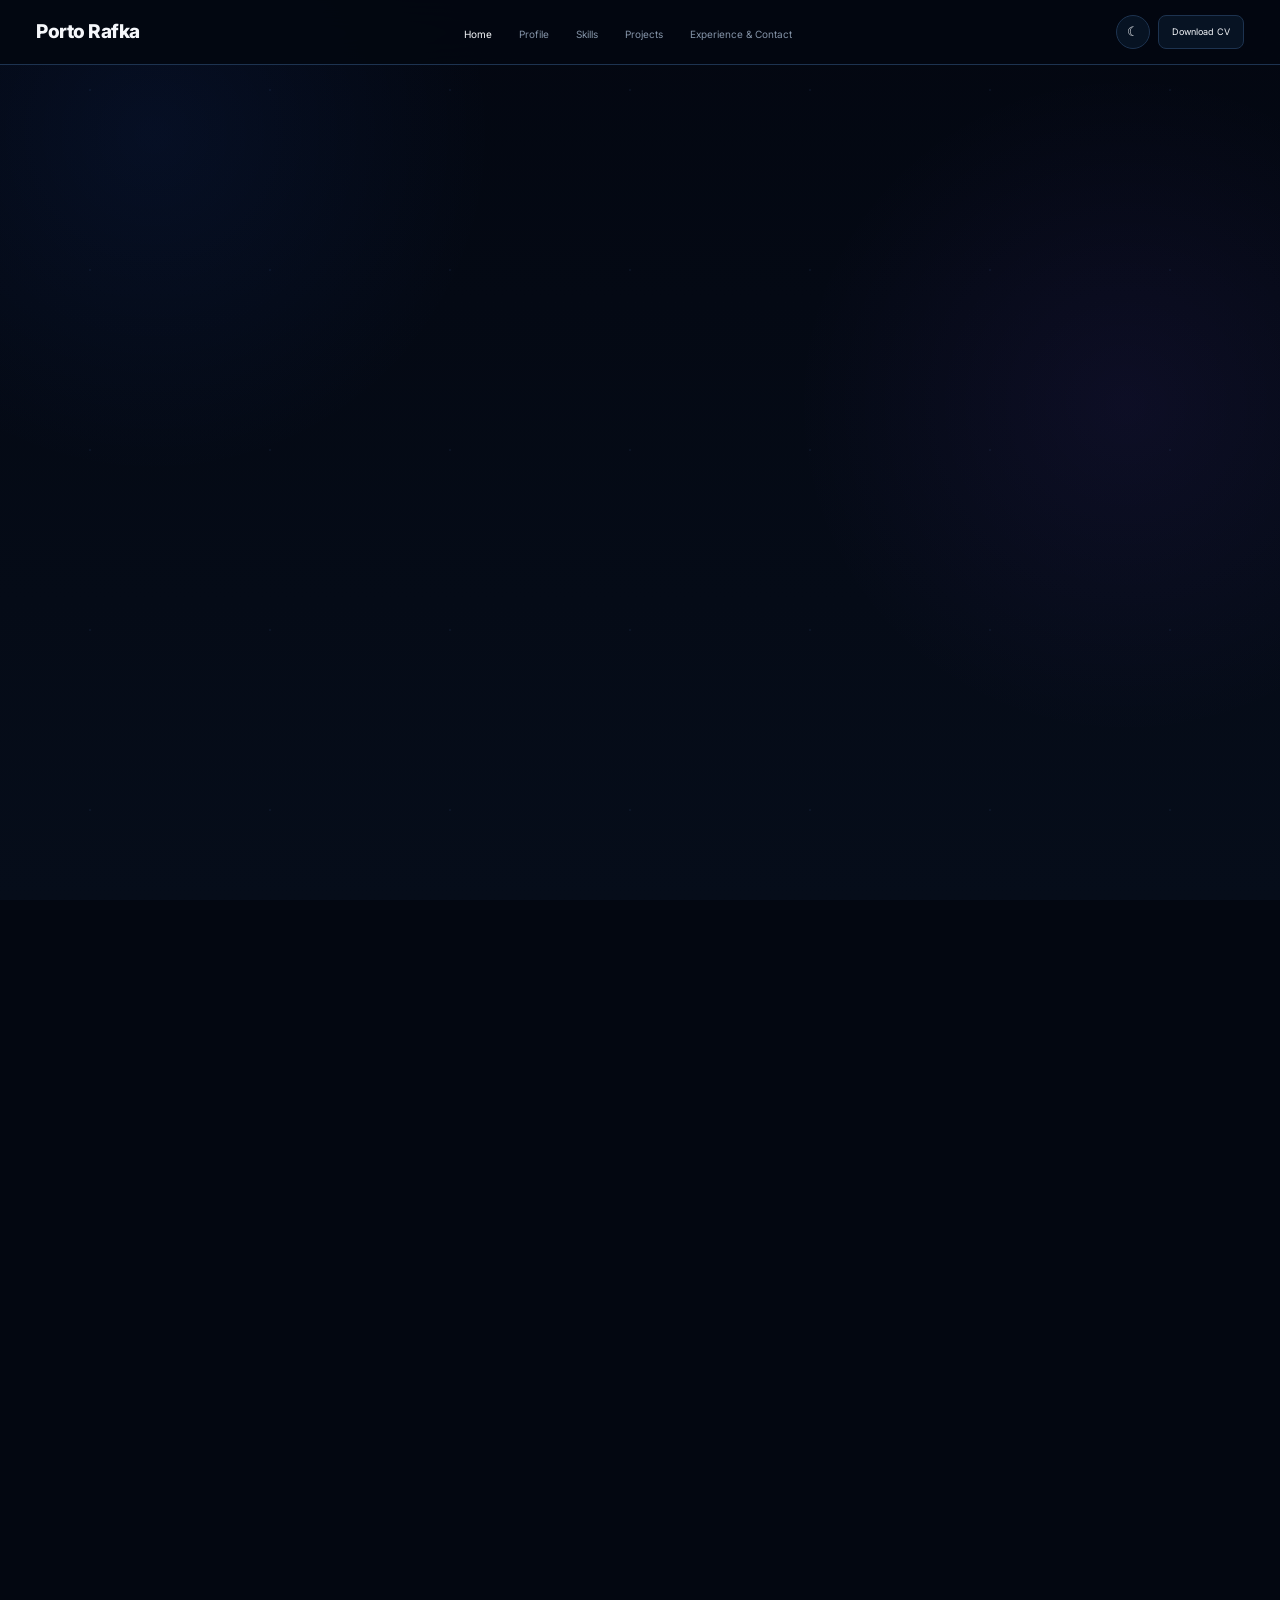
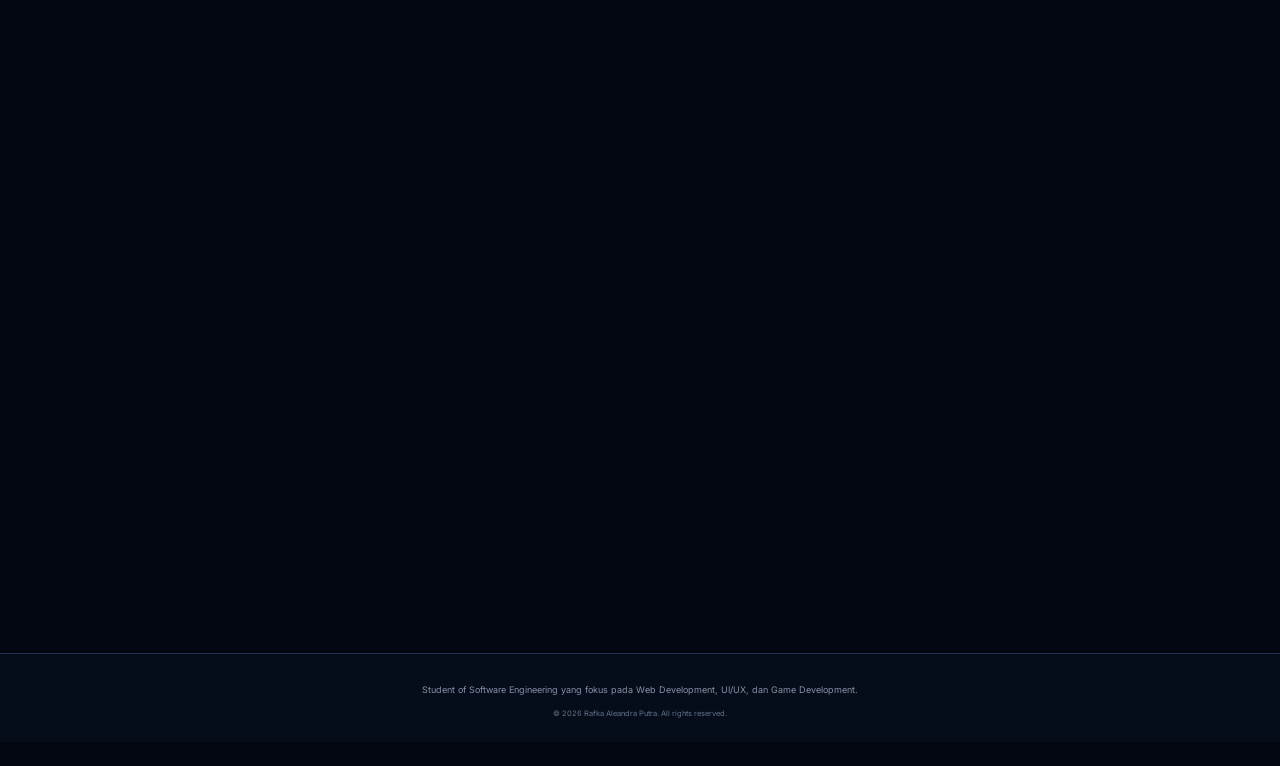
==== commit e8907173: "Update index.html" ====
--- a/index.html
+++ b/index.html
@@ -45,7 +45,7 @@
 
     <nav class="nav" id="nav">
       <a class="active" href="#home">Home</a>
-      <a href="#about">About</a>
+      <a href="#about">Profile</a>
       <a href="#skills">Skills</a>
       <a href="#projects">Projects</a>
       <a href="#contact">Experience & Contact</a>
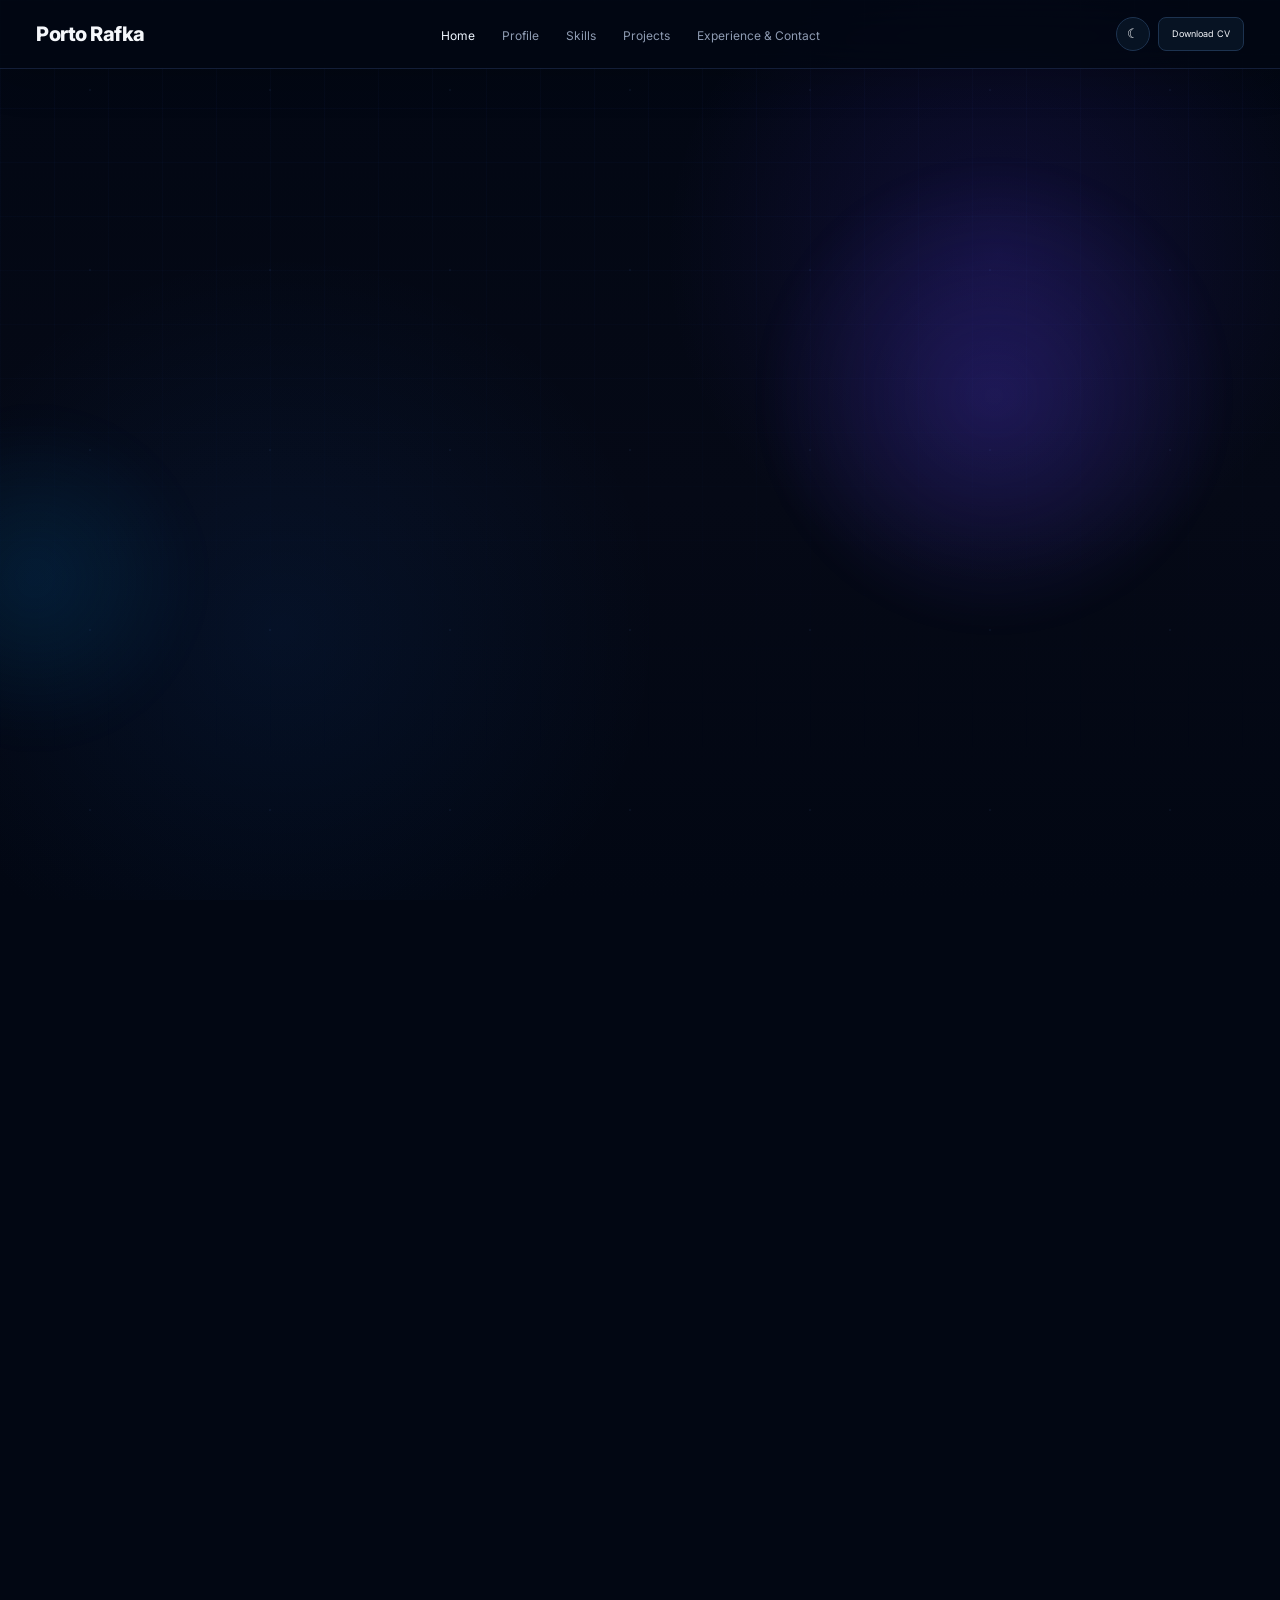
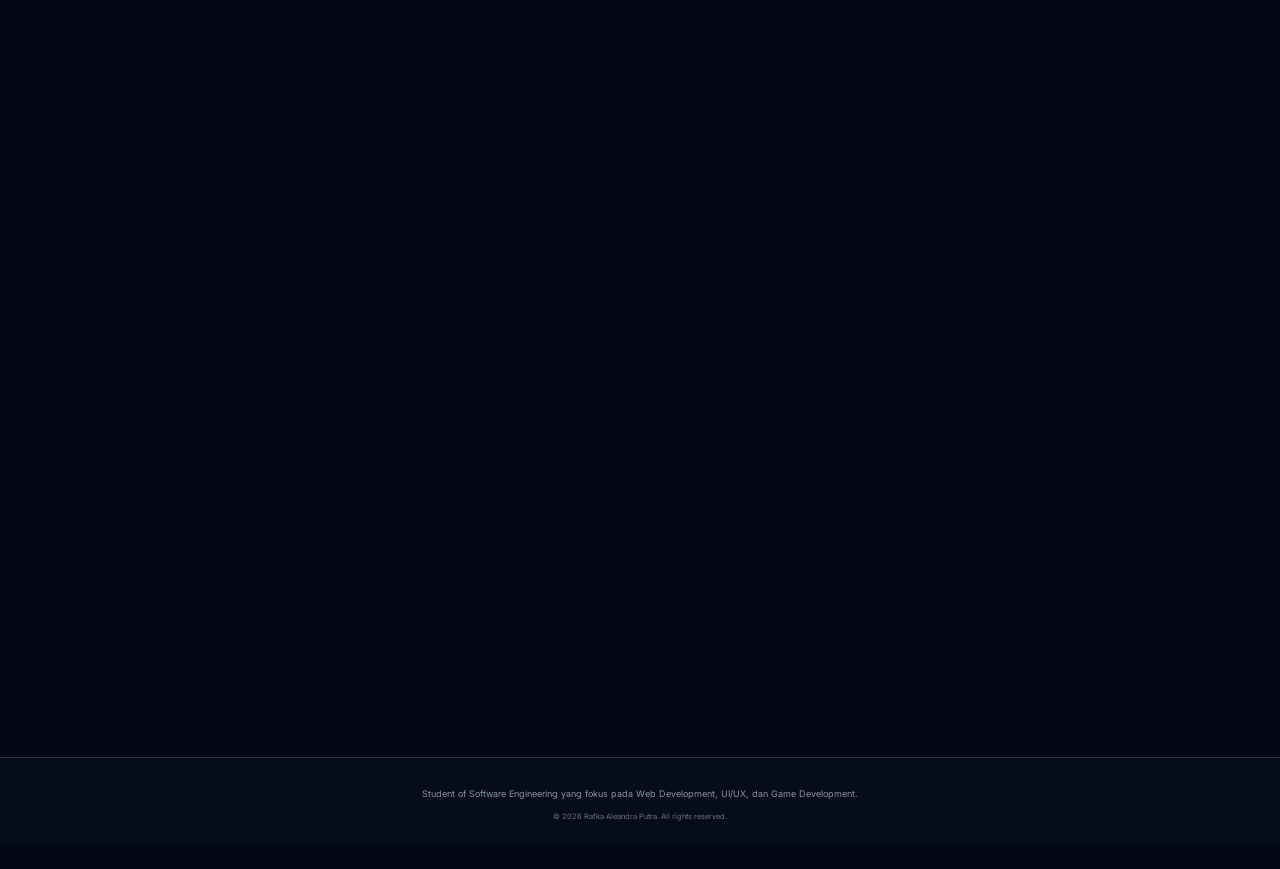
==== commit 0f61bf21: "update" ====
--- a/index.html
+++ b/index.html
@@ -73,8 +73,8 @@
         Siswa Rekayasa Perangkat Lunak (RPL) Kelas 12 SMKN 4 Bandung dengan minat di bidang Web Development dan Game Development.Berpengalaman membuat aplikasi web menggunakan Laravel, serta memiliki ketertarikan pada UI/UX dan pengembangan game 2D.
       </p>
       <div class="hero-actions">
-        <a class="btn primary" href="#projects">Lihat Project</span></a>
-        <a class="btn secondary" href="assets/CV-Rafka.pdf" target="_blank" rel="noopener">Lihat CV</span></a>
+        <a class="btn primary" href="#projects">Lihat Project</a>
+        <a class="btn secondary" href="assets/CV-Rafka.pdf" target="_blank" rel="noopener">Lihat CV</a>
       </div>
       <div class="hero-meta">
         <span><i>●</i> SMKN 4 Bandung · RPL</span>
@@ -110,7 +110,6 @@
       <div><b>Minat</b><span>Web Development · UI/UX · Game Development</span></div>
       <div><b>Email</b><span>rafkaaleandra06@gmail.com</span></div>
     </div>
-    <a class="text-btn" href="assets/CV-Rafka.pdf" target="_blank" rel="noopener">Lihat CV Lengkap <span>→</span></a>
   </div>
 </section>
 
@@ -133,7 +132,7 @@
       <div class="bar"><span class="bar-label"><i class="devicon-html5-plain colored"></i><strong>HTML</strong><b>90%</b></span><i class="bar-track"><em style="width:90%"></em></i></div>
       <div class="bar"><span class="bar-label"><i class="devicon-css3-plain colored"></i><strong>CSS</strong><b>80%</b></span><i class="bar-track"><em style="width:80%"></em></i></div>
       <div class="bar"><span class="bar-label"><i class="devicon-javascript-plain colored"></i><strong>JavaScript</strong><b>65%</b></span><i class="bar-track"><em style="width:65%"></em></i></div>
-      <div class="bar"><span class="bar-label"><i class="devicon-laravel-plain colored"></i><strong>Laravel</strong><b>75%</b></span><i class="bar-track"><em style="width:75%"></em></i></div>
+      <div class="bar"><span class="bar-label"><i class="devicon-laravel-plain colored"></i><strong>Laravel</strong><b>85%</b></span><i class="bar-track"><em style="width:75%"></em></i></div>
       <div class="bar"><span class="bar-label"><i class="devicon-mysql-original colored"></i><strong>SQL</strong><b>85%</b></span><i class="bar-track"><em style="width:85%"></em></i></div>
       <div class="bar"><span class="bar-label"><i class="devicon-figma-plain colored"></i><strong>Figma</strong><b>60%</b></span><i class="bar-track"><em style="width:60%"></em></i></div>
     </div>
@@ -180,7 +179,7 @@
         </article>
 
       <article class="project-card reveal project-link" data-project="proyek-godot.html">
-        <div class="project-image"><img src="assets/images/game2.png" alt="2D Game Development"><span>04 · GAME DEVELOPMENT</span></div>
+        <div class="project-image"><img src="assets/images/game1.png" alt="2D Game Development"><span>04 · GAME DEVELOPMENT</span></div>
         <div class="project-body">
           <h3>2D Game Development</h3>
           <p>Eksplorasi game 2D menggunakan Godot dengan pixel art, animasi, movement, collision, dan interaksi sederhana.</p>
@@ -196,12 +195,12 @@
       <div class="section-kicker"><h2>Riwayat Organisasi</h2></div>
       <div class="timeline">
         <div class="timeline-item">
-          <span>2024 — 2027</span>
+          <span>2024 — 2025</span>
           <h3>Paskibra SMKN 4</h3>
           <p>Anggota · disiplin, teamwork, tanggung jawab, dan kepemimpinan.</p>
         </div>
         <div class="timeline-item">
-          <span>2021 — Sekarang</span>
+          <span>2021 — 2026</span>
           <h3>Karang Taruna</h3>
           <p>Berpartisipasi dalam kegiatan sosial, kepemudaan, komunikasi, dan kemasyarakatan.</p>
         </div>
@@ -221,9 +220,9 @@
       <div class="section-kicker"><h2>Contact</h2></div>
       <p>Terbuka untuk belajar, berkolaborasi, dan mengembangkan kemampuan di lingkungan kerja profesional.</p>
       <div class="contact-list">
-        <a href="https://mail.google.com/mail/?view=cm&fs=1&to=rafkaaleandra06@email.com  "><span class="contact-icon email-icon"><i class="fas fa-envelope"></i></span><div><small>Email</small><b>rafkaaleandra06@gmail.com</b></div></a>
+        <a href="mailto:rafkaaleandra06@gmail.com "><span class="contact-icon email-icon"><i class="fas fa-envelope"></i></span><div><small>Email</small><b>rafkaaleandra06@gmail.com</b></div></a>
         <a href="https://wa.me/6287719095778" target="_blank" rel="noopener"><span class="contact-icon wa-icon"><i class="fab fa-whatsapp"></i></span><div><small>WhatsApp</small><b>+62 877-1909-5778</b></div></a>
-        <a href="https://instagram.com/rfkaaleandra" target="_blank" rel="noopener"><span class="contact-icon ig-icon"><i class="fab fa-instagram"></i></span><div><small>Instagram</small><b>@rafkaaleandra_</b></div></a>
+        <a href="https://instagram.com/rfkaaleandra" target="_blank" rel="noopener"><span class="contact-icon ig-icon"><i class="fab fa-instagram"></i></span><div><small>Instagram</small><b>@rfkaaleandra</b></div></a>
       </div>
     </div>
   </section>
--- a/assets/style.css
+++ b/assets/style.css
@@ -28,7 +28,7 @@
 .section-pad{max-width:1500px;margin:auto;padding-left:5%;padding-right:5%}
 .hero{min-height:540px;display:grid;grid-template-columns:1.08fr .92fr;align-items:center;gap:25px;padding-top:55px;padding-bottom:48px}
 .eyebrow,.section-kicker{display:inline-flex;align-items:center;gap:5px;color:#66a9ff;font-size:9px;letter-spacing:.5px;font-weight:600}.eyebrow{border:1px solid #204a7b;border-radius:7px;padding:7px 10px;background:rgba(18,45,78,.25)}
-.hero h1{font-size:clamp(42px,5vw,66px);line-height:1.01;letter-spacing:-3px;margin:19px 0 10px}.hero h1 strong{font-weight:800}.hero h1 span{background:linear-gradient(90deg,#6caaff,#7659ff);-webkit-background-clip:text;background-clip:text;color:transparent}.hero h2{font-size:17px;color:#71acff;font-weight:500}.accent-line{width:42px;height:2px;margin:12px 0;background:linear-gradient(90deg,var(--accent),var(--accent-2));border-radius:4px}.hero-copy>p{max-width:555px;font-size:11px;color:var(--muted);margin-top:11px}.hero-actions{display:flex;gap:9px;margin-top:22px}.btn{padding:10px 14px;border:1px solid var(--border);border-radius:8px;text-decoration:none;font-size:9px}.btn.primary{border-color:#467ff5;background:linear-gradient(100deg,#237df5,#714cff);box-shadow:0 10px 25px rgba(55,86,220,.22)}.btn.secondary{background:var(--panel)}.btn span{margin-left:7px}.hero-meta{display:flex;gap:17px;margin-top:20px;color:var(--muted-2);font-size:8px}.hero-meta i{color:#56a3ff;font-style:normal}
+.hero h1{font-size:clamp(42px,5vw,66px);line-height:1.01;letter-spacing:-3px;margin:19px 0 10px}.hero h1 strong{font-weight:800}.hero h1 span{background:linear-gradient(90deg,#6caaff,#7659ff);-webkit-background-clip:text;background-clip:text;color:transparent}.hero h2{font-size:17px;color:#71acff;font-weight:500}.accent-line{width:42px;height:2px;margin:12px 0;background:linear-gradient(90deg,var(--accent),var(--accent-2));border-radius:4px}.hero-copy>p{max-width:555px;font-size:11px;color:var(--muted);margin-top:11px}.hero-actions{display:flex;align-items:center;justify-content:flex-start;gap:10px;margin-top:22px}.btn{display:inline-flex;align-items:center;justify-content:center;box-sizing:border-box;min-width:92px;min-height:38px;padding:10px 16px;border:1px solid var(--border);border-radius:8px;text-decoration:none;font-size:9px;line-height:1;text-align:center;white-space:nowrap}.btn.primary{border-color:#467ff5;background:linear-gradient(100deg,#237df5,#714cff);box-shadow:0 10px 25px rgba(55,86,220,.22)}.btn.secondary{background:var(--panel)}.btn span{margin:0;text-align:center}.hero-meta{display:flex;gap:17px;margin-top:20px;color:var(--muted-2);font-size:8px}.hero-meta i{color:#56a3ff;font-style:normal}
 .hero-visual{height:430px;position:relative;display:grid;place-items:center}.portrait-card{position:relative;z-index:3;width:270px;height:360px;border:1px solid #355d8e;border-radius:20px;overflow:hidden;background:linear-gradient(145deg,#0b1b32,#050b15);box-shadow:var(--shadow)}.portrait-card img{width:100%;height:100%;object-fit:cover;object-position:center top;filter:saturate(.9) contrast(1.02)}.portrait-glow{position:absolute;inset:auto 0 0;height:45%;background:linear-gradient(transparent,rgba(2,6,16,.65))}
 .orbit{position:absolute;border:1px solid rgba(73,142,255,.55);border-radius:50%;box-shadow:0 0 35px rgba(62,125,255,.12)}.orbit-a{width:355px;height:355px;border-top-color:#9b5bff;animation:spin 14s linear infinite}.orbit-b{width:415px;height:415px;border-right-color:#855dff;animation:spin 20s linear infinite reverse}.code-badge,.ui-badge,.role-card{position:absolute;z-index:5;border:1px solid var(--border);background:color-mix(in srgb,var(--panel) 88%,transparent);backdrop-filter:blur(10px);box-shadow:var(--shadow)}.code-badge,.ui-badge{width:43px;height:43px;border-radius:10px;display:grid;place-items:center;color:#68aaff;font-size:12px}.code-badge{left:10%;top:31%}.ui-badge{right:9%;top:38%;color:#9a73ff}.role-card{right:3%;bottom:25px;border-radius:10px;padding:12px 14px;min-width:170px}.role-card span,.role-card small{display:block;font-size:7px;color:var(--muted)}.role-card strong{display:block;font-size:10px;margin:3px 0;color:var(--text)}
 .about-skills{display:grid;grid-template-columns:.9fr 1.1fr;border:1px solid var(--border);border-radius:13px;background:color-mix(in srgb,var(--panel) 90%,transparent);overflow:hidden;box-shadow:var(--shadow)}
@@ -732,3 +732,203 @@
     animation: none;
   }
 }
+
+
+/* ===== REVISION FINAL ===== */
+.portrait-card-no-photo{
+  display:flex;
+  flex-direction:column;
+  align-items:center;
+  justify-content:center;
+  gap:8px;
+  overflow:hidden;
+}
+.portrait-card-no-photo .hero-monogram{
+  position:relative;
+  z-index:2;
+  width:96px;
+  height:96px;
+  display:grid;
+  place-items:center;
+  border:1px solid color-mix(in srgb,var(--accent) 70%,transparent);
+  border-radius:24px;
+  font-size:30px;
+  font-weight:800;
+  letter-spacing:-2px;
+  color:var(--text);
+  background:linear-gradient(145deg,color-mix(in srgb,var(--accent) 20%,var(--panel)),var(--panel-2));
+  box-shadow:0 0 50px color-mix(in srgb,var(--accent) 28%,transparent), inset 0 0 30px rgba(255,255,255,.03);
+}
+.portrait-card-no-photo small{position:relative;z-index:2;font-size:7px;letter-spacing:2px;color:var(--muted);}
+.focus-list>div>b{
+  display:flex;
+  align-items:center;
+  justify-content:center;
+  text-align:center;
+  align-self:stretch;
+  justify-self:stretch;
+  padding-top:0;
+}
+.feature-card i{
+  display:inline-grid;
+  place-items:center;
+  width:22px;
+  min-width:22px;
+  height:22px;
+  margin-right:8px;
+  border-radius:6px;
+  background:color-mix(in srgb,var(--accent-main) 12%,transparent);
+}
+
+
+/* ===== REVISI TERAKHIR: FOTO PROFIL + TOMBOL CV ===== */
+.portrait-card{position:relative;}
+.portrait-card img{display:block;width:100%;height:100%;object-fit:cover;object-position:center center;}
+.portrait-badge{position:absolute;z-index:4;left:16px;right:16px;bottom:16px;display:flex;align-items:center;justify-content:space-between;gap:10px;padding:10px 12px;border:1px solid rgba(130,170,255,.28);border-radius:10px;background:rgba(4,10,20,.72);backdrop-filter:blur(10px);box-shadow:0 10px 30px rgba(0,0,0,.22);}
+.portrait-badge span{display:grid;place-items:center;width:28px;height:28px;border-radius:7px;background:linear-gradient(135deg,#4d9cff,#7855ff);color:#fff;font-weight:800;font-size:9px;}
+.portrait-badge small{font-size:7px;letter-spacing:1.2px;color:#d9e7ff;}
+.hero-actions .btn.secondary{display:inline-flex;align-items:center;gap:7px;}
+.hero-actions .btn.secondary span{margin-left:0;}
+/* Nomor soft skill benar-benar berada di tengah kolomnya. */
+.focus-list>div{grid-template-columns:40px 1fr;align-items:stretch;}
+.focus-list>div>b{display:grid !important;place-items:center !important;align-self:stretch !important;justify-self:stretch !important;text-align:center !important;padding:0 !important;line-height:1 !important;}
+@media(max-width:600px){.portrait-badge{left:12px;right:12px;bottom:12px;padding:8px 10px;}.portrait-badge small{font-size:6px;}}
+
+
+/* =========================================================
+   HERO PREMIUM REVISION — modern, dynamic, screenshot-inspired
+   ========================================================= */
+:root{
+  --hero-bg:#030817;
+  --hero-panel:rgba(7,15,31,.72);
+  --hero-border:rgba(99,157,255,.20);
+  --hero-blue:#4b9cff;
+  --hero-purple:#7855ff;
+  --hero-cyan:#42d9ff;
+}
+body{background:#020713;overflow-x:hidden}
+.site-bg{background:
+  radial-gradient(circle at 78% 28%,rgba(91,55,255,.14),transparent 28%),
+  radial-gradient(circle at 22% 70%,rgba(24,126,255,.08),transparent 32%),
+  linear-gradient(180deg,#020713,#050916 55%,#020713)!important;}
+.site-bg:before{content:"";position:absolute;inset:0;background-image:linear-gradient(rgba(82,133,255,.035) 1px,transparent 1px),linear-gradient(90deg,rgba(82,133,255,.035) 1px,transparent 1px);background-size:54px 54px;mask-image:linear-gradient(to bottom,black,transparent 88%);animation:gridDrift 18s linear infinite;}
+@keyframes gridDrift{to{background-position:54px 54px}}
+.header{background:rgba(2,7,19,.78)!important;border-bottom:1px solid rgba(112,157,255,.16)!important;backdrop-filter:blur(20px);box-shadow:0 10px 40px rgba(0,0,0,.18)}
+.nav-wrap{max-width:1440px!important;height:68px!important}
+.brand{font-weight:800!important;letter-spacing:-.5px!important;font-size:20px!important;gap:10px;display:flex;align-items:center}
+.brand-mark{display:grid;place-items:center;width:35px;height:35px;border-radius:11px;background:linear-gradient(135deg,#4c9dff,#7954ff);box-shadow:0 0 24px rgba(91,105,255,.34);font-size:12px;color:white;letter-spacing:-1px}
+.nav a{font-size:12px!important;color:#8e9bb2!important}.nav a.active,.nav a:hover{color:#eef5ff!important}.nav-indicator{background:linear-gradient(90deg,#4d9cff,#8c57ff)!important;box-shadow:0 0 16px rgba(108,91,255,.65)}
+.nav-cv{display:inline-flex;align-items:center;justify-content:center;height:38px;padding:0 15px;border:1px solid rgba(84,153,255,.32);border-radius:10px;color:#e9f1ff;font-size:11px;font-weight:700;background:rgba(8,18,35,.75);transition:.25s;text-decoration:none}.nav-cv:hover{border-color:#5c9dff;box-shadow:0 0 24px rgba(73,144,255,.18);transform:translateY(-1px)}
+.hero{position:relative;min-height:720px;max-width:1440px!important;margin:auto;display:grid!important;grid-template-columns:minmax(0,1.12fr) minmax(430px,.88fr);gap:34px;align-items:start;padding-top:94px!important;padding-bottom:70px!important}
+.hero:before{content:"";position:absolute;width:520px;height:520px;right:2%;top:10%;background:radial-gradient(circle,rgba(99,70,255,.22),transparent 64%);filter:blur(10px);animation:heroPulse 7s ease-in-out infinite;pointer-events:none}.hero:after{content:"";position:absolute;width:330px;height:330px;left:-130px;bottom:0;background:radial-gradient(circle,rgba(0,164,255,.12),transparent 70%);filter:blur(18px);pointer-events:none}
+@keyframes heroPulse{50%{transform:scale(1.13);opacity:.7}}
+.hero-copy{position:relative;z-index:3;max-width:800px;padding-top:8px}.eyebrow{display:inline-flex!important;align-items:center;gap:8px;border:1px solid rgba(70,154,255,.35)!important;background:rgba(14,30,58,.55)!important;border-radius:8px!important;padding:8px 12px!important;color:#6db2ff!important;font-size:10px!important;font-weight:700!important;letter-spacing:.4px;box-shadow:inset 0 0 18px rgba(65,135,255,.05)}
+.hero-name{font-size:clamp(54px,4.35vw,68px)!important;line-height:.98!important;letter-spacing:-3.5px!important;margin:22px 0 16px!important;max-width:none!important;white-space:nowrap}.hero-name-text{background:linear-gradient(90deg,#64b0ff 0%,#647fff 48%,#8d5bff 100%)!important;background-size:180% 100%!important;-webkit-background-clip:text!important;background-clip:text!important;color:transparent!important;animation:heroGradient 7s ease-in-out infinite!important;text-shadow:0 0 42px rgba(92,102,255,.12)}
+@keyframes heroGradient{50%{background-position:100% 50%;filter:brightness(1.14)}}
+.hero-copy h2{font-size:18px!important;color:#55a5ff!important;margin:0 0 16px!important;font-weight:700!important}.accent-line{width:100%;max-width:370px;height:1px;background:linear-gradient(90deg,#4c9cff,rgba(124,85,255,.55),transparent)!important;margin:0 0 18px!important}.hero-copy>p{max-width:690px!important;color:#8997ad!important;font-size:13px!important;line-height:1.7!important;margin-bottom:24px!important}
+.hero-actions{gap:10px!important}.hero-actions .btn{height:38px!important;border-radius:9px!important;font-size:11px!important;padding:0 16px!important}.hero-actions .btn.primary{background:linear-gradient(100deg,#3c93ff,#7253ff)!important;box-shadow:0 10px 30px rgba(65,99,255,.22)}.hero-actions .btn.secondary{border-color:rgba(77,145,255,.3)!important;background:rgba(7,17,34,.6)!important;color:#d9e6ff!important}
+.hero-meta{margin-top:24px!important;color:#52647d!important;font-size:9px!important}.hero-meta i{color:#58a7ff!important;font-size:8px!important}
+.hero-visual{position:relative;min-height:430px;height:430px;display:grid;place-items:start center;z-index:2}.portrait-card{width:270px;max-width:270px;aspect-ratio:3/4!important;border-radius:18px!important;border:1px solid rgba(100,157,255,.36)!important;background:#071124!important;box-shadow:0 30px 90px rgba(0,0,0,.42),0 0 70px rgba(81,71,255,.16),inset 0 0 35px rgba(255,255,255,.025)!important;overflow:hidden;transform:translateZ(0);animation:portraitFloat 6s ease-in-out infinite}.portrait-card:before{content:"";position:absolute;inset:0;background:linear-gradient(120deg,transparent 30%,rgba(255,255,255,.11) 48%,transparent 62%);transform:translateX(-120%);animation:photoShine 5s ease-in-out infinite;z-index:2;pointer-events:none}.portrait-card img{filter:saturate(.92) contrast(1.03);transition:transform .6s ease}.portrait-card:hover img{transform:scale(1.035)}
+@keyframes portraitFloat{50%{transform:translateY(-10px)}}@keyframes photoShine{55%,100%{transform:translateX(120%)}}
+.orbit{position:absolute!important;border-color:rgba(77,144,255,.55)!important;box-shadow:0 0 22px rgba(79,117,255,.12);pointer-events:none}.orbit-a{width:360px!important;height:360px!important;border-radius:50%;animation:orbitSpin 16s linear infinite}.orbit-b{width:420px!important;height:420px!important;border-radius:50%;border-color:rgba(126,77,255,.45)!important;animation:orbitSpinReverse 21s linear infinite}.orbit-a:after,.orbit-b:after{content:"";position:absolute;width:7px;height:7px;border-radius:50%;background:#61a9ff;box-shadow:0 0 18px #61a9ff;top:6%;left:50%}.orbit-b:after{background:#a36bff;box-shadow:0 0 20px #a36bff;right:5%;left:auto;top:52%}
+@keyframes orbitSpin{to{transform:rotate(360deg)}}@keyframes orbitSpinReverse{to{transform:rotate(-360deg)}}
+.code-badge,.ui-badge,.role-card{z-index:5!important;background:rgba(5,15,30,.86)!important;border:1px solid rgba(80,151,255,.3)!important;box-shadow:0 15px 35px rgba(0,0,0,.25)!important;backdrop-filter:blur(14px)}.code-badge{left:7%!important;top:28%!important;color:#58aaff!important}.ui-badge{right:6%!important;top:34%!important;color:#a277ff!important}.role-card{right:2%!important;bottom:8%!important;border-radius:10px!important;padding:13px 16px!important;min-width:160px!important}.role-card span{font-size:8px!important;color:#6f83a2!important}.role-card strong{font-size:10px!important;color:#edf5ff!important;display:block}.role-card small{font-size:7px!important;color:#63748d!important}
+.about-section,.skills-section,.projects,.bottom-grid{max-width:1440px!important;margin:auto}.section-pad{padding-left:clamp(24px,5vw,72px)!important;padding-right:clamp(24px,5vw,72px)!important}
+.section-kicker h2{font-size:22px!important}.panel,.about-panel,.skills-panel,.project-card,.experience-card,.achievement-card,.contact-panel{border-color:rgba(91,145,255,.16)!important;background:linear-gradient(145deg,rgba(8,18,35,.78),rgba(4,10,22,.82))!important;box-shadow:0 22px 70px rgba(0,0,0,.18),inset 0 1px rgba(255,255,255,.018)}
+@media(max-width:900px){.hero{grid-template-columns:1fr!important;min-height:auto;padding-top:55px!important;align-items:start}.hero-copy{max-width:760px}.hero-visual{min-height:500px;margin-top:-10px}.portrait-card{width:min(330px,65vw);max-width:330px}.orbit-a{width:390px!important;height:390px!important}.orbit-b{width:430px!important;height:430px!important}.nav{display:none}.nav-cv{display:none}}
+@media(max-width:560px){.nav-wrap{padding:0 18px!important}.hero{padding-top:34px!important;gap:8px}.hero-name{font-size:clamp(44px,12vw,66px)!important;letter-spacing:-3px!important;white-space:normal}.hero-copy h2{font-size:16px!important}.hero-copy>p{font-size:12px!important}.hero-visual{min-height:430px}.portrait-card{width:min(280px,72vw)}.orbit-a{width:330px!important;height:330px!important}.orbit-b{width:365px!important;height:365px!important}.code-badge{left:2%!important}.ui-badge{right:0!important}.role-card{right:-2%!important;bottom:7%!important}.hero-actions{flex-wrap:wrap}.hero-actions .btn{width:auto}.nav-actions{gap:8px!important}}
+
+/* === FINAL HERO ALIGNMENT — mengikuti referensi tampilan kedua === */
+@media (min-width: 601px) and (max-width: 1050px){
+  .nav-wrap{max-width:720px!important;padding:0 24px!important}
+  .brand{font-size:18px!important}
+  .nav{gap:22px!important}
+  .nav a{font-size:10px!important}
+  .nav-cv{height:34px!important;padding:0 13px!important;font-size:10px!important}
+  .theme-switch{width:34px!important;height:34px!important}
+
+  .hero{
+    max-width:602px!important;
+    min-height:calc(100vh - 68px)!important;
+    margin:0 auto!important;
+    display:block!important;
+    padding:99px 0 70px!important;
+  }
+  .hero-copy{
+    width:100%!important;
+    max-width:602px!important;
+    padding:0!important;
+  }
+  .hero-name{
+    font-size:clamp(48px,6.1vw,58px)!important;
+    line-height:1.02!important;
+    letter-spacing:-2.8px!important;
+    white-space:nowrap!important;
+    margin:20px 0 16px!important;
+  }
+  .hero-copy h2{font-size:17px!important;margin-bottom:16px!important}
+  .accent-line{width:42px!important;max-width:42px!important;height:2px!important;margin-bottom:15px!important}
+  .hero-copy>p{max-width:590px!important;font-size:11px!important;line-height:1.55!important;margin-bottom:21px!important}
+  .hero-actions .btn{height:36px!important;font-size:10px!important;padding:0 15px!important}
+  .hero-meta{margin-top:22px!important;font-size:8px!important}
+  .hero-visual{display:none!important}
+}
+
+@media (max-width:600px){
+  .hero-visual{display:none!important}
+  .hero{padding-top:64px!important}
+  .hero-copy{max-width:100%!important}
+  .hero-name{font-size:clamp(40px,11.5vw,56px)!important;line-height:1.02!important}
+}
+
+/* === FINAL PHOTO / HERO VISUAL — mengikuti referensi 3 & 4 === */
+@media (min-width: 1051px){
+  .hero{grid-template-columns:minmax(0,1fr) 560px!important;gap:18px!important;align-items:center!important;min-height:640px!important;padding-top:72px!important;padding-bottom:62px!important;}
+  .hero-copy{max-width:760px!important;}
+  .hero-visual{width:560px!important;height:540px!important;min-height:540px!important;display:grid!important;place-items:center!important;position:relative!important;margin:0 auto!important;}
+  .portrait-card{width:270px!important;height:360px!important;aspect-ratio:auto!important;position:relative!important;z-index:3!important;transform:translateY(0)!important;}
+  .orbit-a{width:355px!important;height:355px!important;}
+  .orbit-b{width:415px!important;height:415px!important;}
+  .code-badge{left:43px!important;top:198px!important;}
+  .ui-badge{right:34px!important;top:226px!important;}
+  .role-card{right:10px!important;bottom:78px!important;min-width:160px!important;}
+}
+
+@media (min-width: 1051px) and (max-width:1250px){
+  .hero{grid-template-columns:minmax(0,1fr) 500px!important;gap:10px!important;}
+  .hero-visual{width:500px!important;}
+  .code-badge{left:18px!important}.ui-badge{right:8px!important}.role-card{right:-4px!important;}
+}
+
+@media (max-width:900px){
+  .hero-visual{display:grid!important;width:100%!important;height:500px!important;min-height:500px!important;margin-top:4px!important;place-items:center!important;}
+  .portrait-card{width:270px!important;height:360px!important;max-width:270px!important;aspect-ratio:auto!important;}
+  .orbit-a{width:355px!important;height:355px!important;}
+  .orbit-b{width:415px!important;height:415px!important;}
+  .code-badge{left:calc(50% - 250px)!important;top:190px!important;}
+  .ui-badge{right:calc(50% - 250px)!important;top:220px!important;}
+  .role-card{right:calc(50% - 245px)!important;bottom:58px!important;}
+}
+
+@media (max-width:600px){
+  .hero-visual{height:410px!important;min-height:410px!important;}
+  .portrait-card{width:235px!important;height:315px!important;}
+  .orbit-a{width:310px!important;height:310px!important;}
+  .orbit-b{width:355px!important;height:355px!important;}
+  .code-badge{left:calc(50% - 170px)!important;top:142px!important;}
+  .ui-badge{right:calc(50% - 170px)!important;top:166px!important;}
+  .role-card{right:calc(50% - 175px)!important;bottom:30px!important;min-width:145px!important;}
+}
+
+/* FINAL BUTTON ALIGNMENT */
+.hero-actions .btn{
+  display:inline-flex !important;
+  align-items:center !important;
+  justify-content:center !important;
+  text-align:center !important;
+  vertical-align:middle;
+}
+.hero-actions .btn.primary,
+.hero-actions .btn.secondary{
+  text-align:center !important;
+}
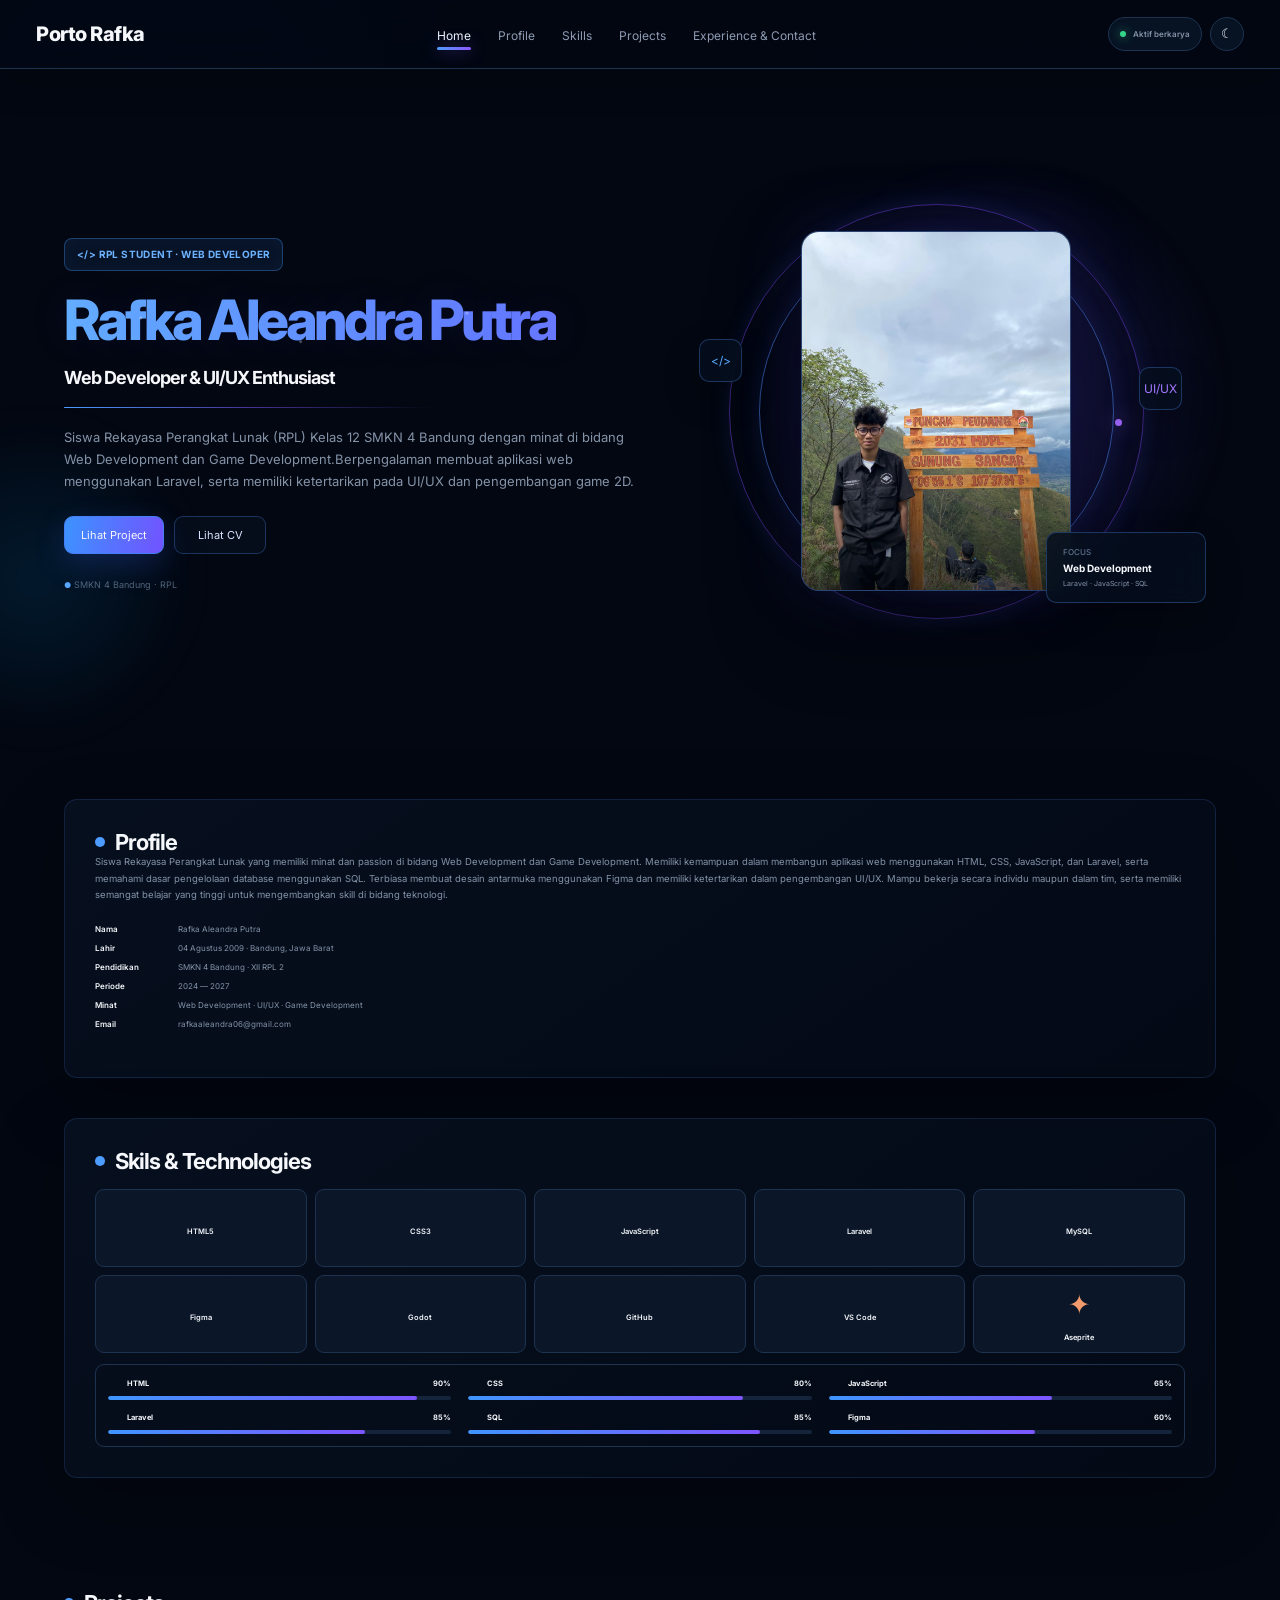
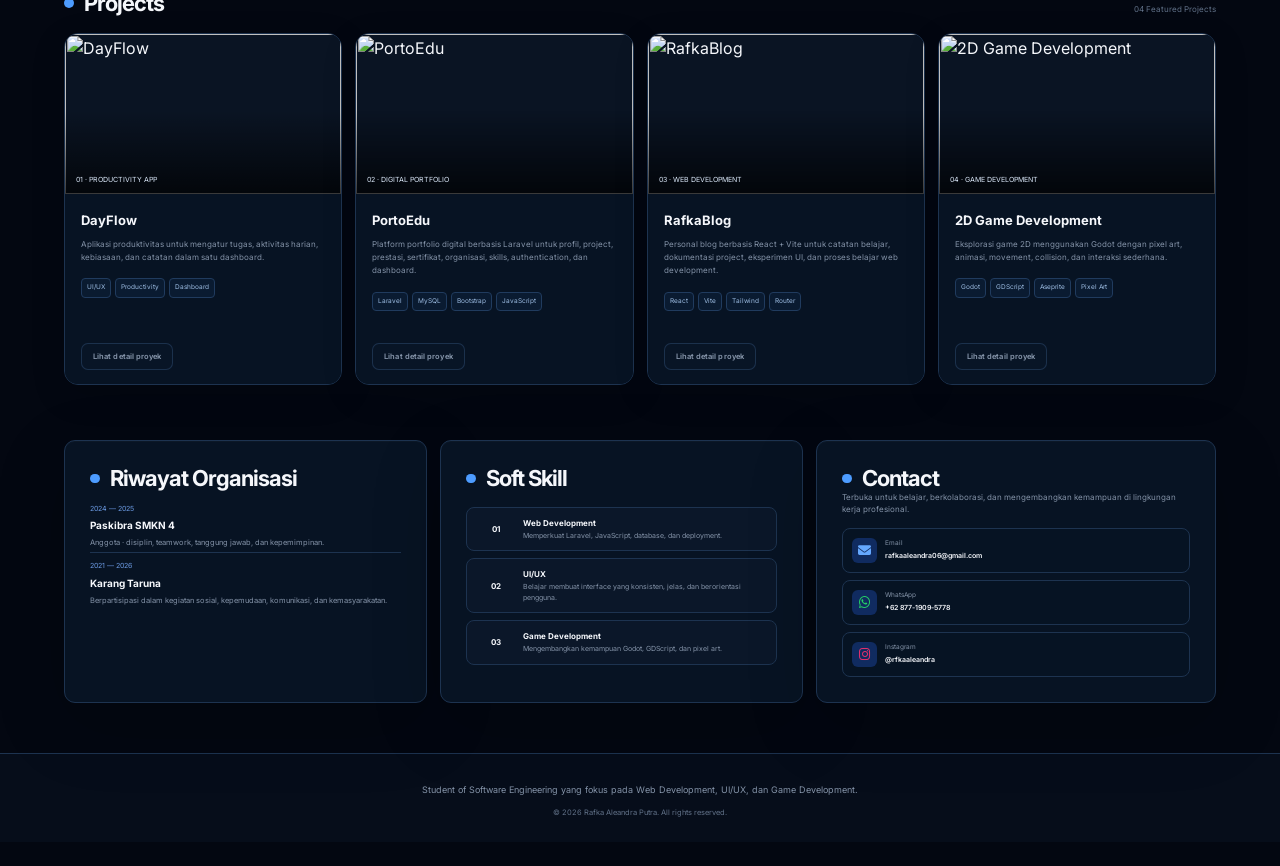
==== commit b34e4cf8: "update" ====
--- a/index.html
+++ b/index.html
@@ -1,4 +1,4 @@
-<!DOCTYPE html>
+<DOCTYPE html>
 <html lang="id" data-theme="dark">
 <head>
   <meta charset="UTF-8">
@@ -53,10 +53,10 @@
     </nav>
 
     <div class="nav-actions">
+      <div class="nav-status" aria-label="Status website"><span class="nav-status-dot"></span><span>Aktif berkarya</span></div>
       <button class="theme-switch" id="themeToggle" aria-label="Ganti tema" title="Ganti tema">
         <span class="theme-icon">☾</span>
       </button>
-      <a class="cv-btn" href="assets/CV-Rafka.pdf" target="_blank" rel="noopener">Download CV <span></span></a>
       <button class="menu-btn" id="menuBtn" aria-label="Buka menu">☰</button>
     </div>
   </div>
@@ -139,7 +139,7 @@
   </div>
 </section>
 
-  <section class="projects section-pad" id="projects">
+   <section class="projects section-pad" id="projects">
     <div class="section-head reveal">
       <div>
         <div class="section-kicker"><h2>Projects</h2></div>
@@ -220,7 +220,7 @@
       <div class="section-kicker"><h2>Contact</h2></div>
       <p>Terbuka untuk belajar, berkolaborasi, dan mengembangkan kemampuan di lingkungan kerja profesional.</p>
       <div class="contact-list">
-        <a href="mailto:rafkaaleandra06@gmail.com "><span class="contact-icon email-icon"><i class="fas fa-envelope"></i></span><div><small>Email</small><b>rafkaaleandra06@gmail.com</b></div></a>
+        <a href="https://mail.google.com/mail/?view=cm&fs=1&to=rafkaaleandra06@email.com  "><span class="contact-icon email-icon"><i class="fas fa-envelope"></i></span><div><small>Email</small><b>rafkaaleandra06@gmail.com</b></div></a>
         <a href="https://wa.me/6287719095778" target="_blank" rel="noopener"><span class="contact-icon wa-icon"><i class="fab fa-whatsapp"></i></span><div><small>WhatsApp</small><b>+62 877-1909-5778</b></div></a>
         <a href="https://instagram.com/rfkaaleandra" target="_blank" rel="noopener"><span class="contact-icon ig-icon"><i class="fab fa-instagram"></i></span><div><small>Instagram</small><b>@rfkaaleandra</b></div></a>
       </div>
@@ -243,3 +243,378 @@
 </body>
 </html>
 
+
+<style id="RAFKA-FINAL-THEME-OVERRIDE">
+
+/* =========================================================
+   Rafka — FINAL GLOBAL THEME OVERRIDE
+   Semua permukaan, teks, border, footer, detail project,
+   tombol, form, dan dekorasi mengikuti data-theme.
+   ========================================================= */
+html[data-theme="light"]{
+  --bg:#f4f7fb !important;
+  --bg-soft:#eaf0f7 !important;
+  --panel:#ffffff !important;
+  --panel-2:#f7faff !important;
+  --text:#152033 !important;
+  --muted:#617088 !important;
+  --muted-2:#7f8ca0 !important;
+  --border:#d3deeb !important;
+  --accent:#246df5 !important;
+  --accent-2:#7354e8 !important;
+  --track:#dfe7f1 !important;
+}
+html[data-theme="dark"]{
+  --bg:#030711 !important;
+  --bg-soft:#060d1a !important;
+  --panel:#071323 !important;
+  --panel-2:#091728 !important;
+  --text:#f5f7fb !important;
+  --muted:#8493a8 !important;
+  --muted-2:#617188 !important;
+  --border:#1d3350 !important;
+  --accent:#4d9cff !important;
+  --accent-2:#7a58ff !important;
+  --track:#13243b !important;
+}
+
+html[data-theme="light"] body{
+  background:var(--bg)!important;
+  background-color:var(--bg)!important;
+  color:var(--text)!important;
+}
+html[data-theme="dark"] body{
+  background:var(--bg)!important;
+  background-color:var(--bg)!important;
+  color:var(--text)!important;
+}
+
+/* Main portfolio */
+html[data-theme="light"] .site-bg{
+  background:
+    radial-gradient(circle at 10% 15%,rgba(36,109,245,.10),transparent 28%),
+    radial-gradient(circle at 90% 45%,rgba(115,84,232,.09),transparent 30%),
+    linear-gradient(180deg,#f8fbff,#edf3f9)!important;
+}
+html[data-theme="dark"] .site-bg{
+  background:
+    radial-gradient(circle at 12% 15%,rgba(39,105,255,.08),transparent 25%),
+    radial-gradient(circle at 88% 45%,rgba(132,74,255,.07),transparent 27%),
+    linear-gradient(180deg,#030711,#060d1a)!important;
+}
+
+html[data-theme="light"] .header,
+html[data-theme="light"] .nav,
+html[data-theme="light"] .nav.open,
+html[data-theme="light"] .nav-actions,
+html[data-theme="light"] .theme-switch,
+html[data-theme="light"] .menu-btn{
+  background:#fff!important;background-color:#fff!important;
+  color:#152033!important;border-color:#d3deeb!important;
+}
+html[data-theme="dark"] .header,
+html[data-theme="dark"] .nav,
+html[data-theme="dark"] .theme-switch,
+html[data-theme="dark"] .menu-btn{
+  color:#f5f7fb!important;border-color:#1d3350!important;
+}
+html[data-theme="light"] .brand,
+html[data-theme="light"] .nav a,
+html[data-theme="light"] .nav a.active,
+html[data-theme="light"] .nav a:hover{
+  color:#152033!important;
+}
+html[data-theme="light"] .nav a.active,
+html[data-theme="light"] .nav a:hover{color:#246df5!important}
+
+html[data-theme="light"] .about-skills,
+html[data-theme="light"] .about-panel,
+html[data-theme="light"] .skills-panel,
+html[data-theme="light"] .skill,
+html[data-theme="light"] .skill-bars,
+html[data-theme="light"] .project-card,
+html[data-theme="light"] .panel,
+html[data-theme="light"] .contact-panel,
+html[data-theme="light"] .contact-list a,
+html[data-theme="light"] .focus-list>div,
+html[data-theme="light"] .text-btn,
+html[data-theme="light"] #topBtn{
+  background:#fff!important;background-color:#fff!important;
+  color:#152033!important;border-color:#d3deeb!important;
+  box-shadow:0 18px 48px rgba(32,61,100,.08)!important;
+}
+html[data-theme="light"] .skill b,
+html[data-theme="light"] .profile-list b,
+html[data-theme="light"] .bar-label,
+html[data-theme="light"] .bar-label strong,
+html[data-theme="light"] .bar-label b,
+html[data-theme="light"] .timeline-item h3,
+html[data-theme="light"] .project-body h3,
+html[data-theme="light"] .contact-list b,
+html[data-theme="light"] .role-card strong{
+  color:#152033!important;
+}
+html[data-theme="light"] .hero-copy>p,
+html[data-theme="light"] .about-panel p,
+html[data-theme="light"] .profile-list span,
+html[data-theme="light"] .project-body p,
+html[data-theme="light"] .timeline-item p,
+html[data-theme="light"] .focus-list span,
+html[data-theme="light"] .contact-panel>p,
+html[data-theme="light"] .contact-list small,
+html[data-theme="light"] .project-count,
+html[data-theme="light"] .hero-meta,
+html[data-theme="light"] .footer-col a,
+html[data-theme="light"] .footer-col span,
+html[data-theme="light"] .footer-brand p,
+html[data-theme="light"] .footer-bottom{
+  color:#617088!important;opacity:1!important;
+}
+html[data-theme="light"] .bar-track{background:#dfe7f1!important}
+html[data-theme="light"] .project-image{background:#e3ebf4!important}
+html[data-theme="light"] .tags span{background:#edf4fb!important;color:#42658e!important;border-color:#d3dfed!important}
+html[data-theme="light"] .project-body>a,
+html[data-theme="light"] .btn.secondary{
+  background:#fff!important;color:#20314a!important;border-color:#cbd9ea!important;
+}
+html[data-theme="light"] .portrait-card,
+html[data-theme="light"] .role-card,
+html[data-theme="light"] .code-badge,
+html[data-theme="light"] .ui-badge{
+  background:#fff!important;color:#152033!important;border-color:#cbd9ea!important;
+}
+html[data-theme="light"] .role-card span,
+html[data-theme="light"] .role-card small{color:#718097!important}
+html[data-theme="light"] .orbit{border-color:rgba(36,109,245,.28)!important}
+html[data-theme="light"] .orbit-a{border-top-color:#7354e8!important}
+html[data-theme="light"] .orbit-b{border-right-color:#246df5!important}
+
+/* ===== PROJECT DETAIL: tidak boleh tersisa warna gelap ===== */
+html[data-theme="light"] nav{
+  background:rgba(255,255,255,.96)!important;
+  background-color:rgba(255,255,255,.96)!important;
+  color:#152033!important;border-color:#d3deeb!important;
+}
+html[data-theme="light"] nav .back-link,
+html[data-theme="light"] .back-link{color:#152033!important}
+html[data-theme="light"] main{background:transparent!important;color:#152033!important}
+html[data-theme="light"] main h1{
+  background:linear-gradient(90deg,#152033,#246df5,#7354e8)!important;
+  -webkit-background-clip:text!important;background-clip:text!important;
+  -webkit-text-fill-color:transparent!important;
+}
+html[data-theme="light"] main h2{color:#246df5!important}
+html[data-theme="light"] main p,
+html[data-theme="light"] main li{color:#617088!important}
+html[data-theme="light"] .feature-card,
+html[data-theme="light"] .project-gallery-item,
+html[data-theme="light"] .project-single-image,
+html[data-theme="light"] .info-card,
+html[data-theme="light"] .card{
+  background:#fff!important;background-color:#fff!important;
+  color:#152033!important;border-color:#d3deeb!important;
+  box-shadow:0 18px 45px rgba(32,61,100,.08)!important;
+}
+html[data-theme="light"] .feature-card strong,
+html[data-theme="light"] .feature-card b,
+html[data-theme="light"] .feature-card h3{color:#152033!important}
+html[data-theme="light"] .feature-card i,
+html[data-theme="light"] .status-badge i{color:#246df5!important}
+html[data-theme="light"] .project-meta-tag{
+  background:#edf4fb!important;color:#246df5!important;border-color:#b9cdf0!important;
+}
+html[data-theme="light"] .btn{
+  background:#fff!important;background-color:#fff!important;
+  color:#20314a!important;border-color:#cbd9ea!important;
+}
+html[data-theme="light"] .btn:hover{background:#edf4fb!important;color:#246df5!important}
+
+/* Footer detail: override style lama yang memakai #0b0c10 !important */
+html[data-theme="light"] footer.footer,
+html[data-theme="light"] footer.footer.footer,
+html[data-theme="light"] footer{
+  background:#eaf0f7!important;background-color:#eaf0f7!important;
+  color:#152033!important;border-top-color:#d3deeb!important;
+  box-shadow:none!important;
+}
+html[data-theme="light"] footer .footer-contact-btn{
+  background:#fff!important;color:#617088!important;border-color:#d3deeb!important;
+}
+html[data-theme="light"] footer .footer-line{background:#d3deeb!important}
+html[data-theme="light"] footer .footer-bottom p{color:#617088!important}
+
+/* Tema gelap pada detail juga dipaksa kembali ke palet utama */
+html[data-theme="dark"] nav{background:rgba(3,7,17,.92)!important;color:#f5f7fb!important;border-color:#1d3350!important}
+html[data-theme="dark"] main{background:transparent!important;color:#f5f7fb!important}
+html[data-theme="dark"] main p,html[data-theme="dark"] main li{color:#8493a8!important}
+html[data-theme="dark"] .feature-card,
+html[data-theme="dark"] .project-gallery-item,
+html[data-theme="dark"] .project-single-image,
+html[data-theme="dark"] .info-card,
+html[data-theme="dark"] .card{
+  background:#071323!important;background-color:#071323!important;color:#f5f7fb!important;border-color:#1d3350!important;
+}
+html[data-theme="dark"] footer.footer,html[data-theme="dark"] footer{
+  background:#060d1a!important;background-color:#060d1a!important;color:#f5f7fb!important;border-top-color:#1d3350!important;
+}
+
+/* Sinkronisasi class lama agar tidak ada aturan body.light-mode yang bertabrakan */
+html[data-theme="light"] body.light-mode,
+html[data-theme="light"] body.light-mode .footer{background:var(--bg)!important;color:var(--text)!important}
+
+@media(max-width:700px){
+  html[data-theme="light"] nav{background:#fff!important}
+}
+
+</style>
+
+<style id="CENTRAL-THEME-ENGINE">
+
+/* ==========================================================
+   Rafka — CENTRAL THEME ENGINE
+   Jangan memberi warna halaman satu per satu. Semua warna
+   penting diarahkan ke token berikut.
+   ========================================================== */
+html[data-theme="dark"]{
+  --bg:#030711 !important;
+  --bg-soft:#060d1a !important;
+  --panel:#071323 !important;
+  --panel-2:#0b1729 !important;
+  --text:#f5f7fb !important;
+  --muted:#8493a8 !important;
+  --muted-2:#617188 !important;
+  --border:#1d3350 !important;
+  --track:#13243b !important;
+  --accent:#4d9cff !important;
+  --accent-2:#7a58ff !important;
+  --accent-main:#4d9cff !important;
+  --accent-2-main:#7a58ff !important;
+  --accent-color:#4d9cff !important;
+  --text-main:#f5f7fb !important;
+  --text-color:#f5f7fb !important;
+  --text-muted:#8493a8 !important;
+  --muted-main:#8493a8 !important;
+  --bg-main:radial-gradient(circle at center,#10182b 0%,#030711 72%) !important;
+  --bg-color:#030711 !important;
+  --card-bg:#071323 !important;
+  --card-bg-2:#0b1729 !important;
+  --card-border:#1d3350 !important;
+  --nav-bg:rgba(3,7,17,.94) !important;
+  --footer-bg:#060d1a !important;
+  --tag-bg:rgba(77,156,255,.10) !important;
+  --shadow-main:0 20px 55px rgba(0,0,0,.28) !important;
+}
+html[data-theme="light"]{
+  --bg:#f4f7fb !important;
+  --bg-soft:#edf3f9 !important;
+  --panel:#ffffff !important;
+  --panel-2:#f8fbff !important;
+  --text:#172238 !important;
+  --muted:#627086 !important;
+  --muted-2:#7f8ca0 !important;
+  --border:#d4dfec !important;
+  --track:#e0e8f2 !important;
+  --accent:#246df5 !important;
+  --accent-2:#7354e8 !important;
+  --accent-main:#246df5 !important;
+  --accent-2-main:#7354e8 !important;
+  --accent-color:#246df5 !important;
+  --text-main:#172238 !important;
+  --text-color:#172238 !important;
+  --text-muted:#627086 !important;
+  --muted-main:#627086 !important;
+  --bg-main:radial-gradient(circle at center,#f8fbff 0%,#e9eff6 72%) !important;
+  --bg-color:#f4f7fb !important;
+  --card-bg:#ffffff !important;
+  --card-bg-2:#f8fbff !important;
+  --card-border:#d4dfec !important;
+  --nav-bg:rgba(255,255,255,.94) !important;
+  --footer-bg:#eaf0f7 !important;
+  --tag-bg:rgba(36,109,245,.09) !important;
+  --shadow-main:0 20px 55px rgba(32,61,100,.10) !important;
+}
+
+/* Universal surfaces: theme token wins. */
+html[data-theme="light"] body,
+html[data-theme="light"] main{
+  background-color:var(--bg)!important;
+  color:var(--text)!important;
+}
+html[data-theme="dark"] body,
+html[data-theme="dark"] main{
+  background-color:var(--bg)!important;
+  color:var(--text)!important;
+}
+html[data-theme="light"] nav{background:var(--nav-bg)!important;color:var(--text)!important;border-color:var(--border)!important}
+html[data-theme="dark"] nav{background:var(--nav-bg)!important;color:var(--text)!important;border-color:var(--border)!important}
+html[data-theme="light"] footer,
+html[data-theme="dark"] footer{background:var(--footer-bg)!important;color:var(--text)!important;border-color:var(--border)!important}
+
+/* Inline project pages have their own card classes. */
+html[data-theme="light"] .feature-card,
+html[data-theme="light"] .project-gallery-item,
+html[data-theme="light"] .project-single-image,
+html[data-theme="light"] .info-card,
+html[data-theme="light"] .project-card,
+html[data-theme="light"] .panel,
+html[data-theme="light"] .card{
+  background:var(--card-bg)!important;
+  color:var(--text)!important;
+  border-color:var(--card-border)!important;
+}
+html[data-theme="dark"] .feature-card,
+html[data-theme="dark"] .project-gallery-item,
+html[data-theme="dark"] .project-single-image,
+html[data-theme="dark"] .info-card,
+html[data-theme="dark"] .project-card,
+html[data-theme="dark"] .panel,
+html[data-theme="dark"] .card{
+  background:var(--card-bg)!important;
+  color:var(--text)!important;
+  border-color:var(--card-border)!important;
+}
+
+/* Do not let hard-coded text colors survive. */
+html[data-theme="light"] h1,
+html[data-theme="light"] h2,
+html[data-theme="light"] h3,
+html[data-theme="light"] h4,
+html[data-theme="light"] h5,
+html[data-theme="light"] h6,
+html[data-theme="light"] strong,
+html[data-theme="light"] b{color:var(--text)!important}
+html[data-theme="light"] p,
+html[data-theme="light"] li,
+html[data-theme="light"] small{color:var(--muted)!important}
+html[data-theme="dark"] h1,
+html[data-theme="dark"] h2,
+html[data-theme="dark"] h3,
+html[data-theme="dark"] h4,
+html[data-theme="dark"] h5,
+html[data-theme="dark"] h6,
+html[data-theme="dark"] strong,
+html[data-theme="dark"] b{color:var(--text)!important}
+html[data-theme="dark"] p,
+html[data-theme="dark"] li,
+html[data-theme="dark"] small{color:var(--muted)!important}
+
+html[data-theme="light"] .bar-track{background:var(--track)!important}
+html[data-theme="dark"] .bar-track{background:var(--track)!important}
+html[data-theme="light"] input,
+html[data-theme="light"] textarea,
+html[data-theme="light"] select{background:var(--panel)!important;color:var(--text)!important;border-color:var(--border)!important}
+html[data-theme="dark"] input,
+html[data-theme="dark"] textarea,
+html[data-theme="dark"] select{background:var(--panel)!important;color:var(--text)!important;border-color:var(--border)!important}
+
+/* Buttons/control */
+html[data-theme="light"] .theme-toggle,
+html[data-theme="light"] .theme-switch,
+html[data-theme="light"] .menu-btn,
+html[data-theme="light"] button{border-color:var(--border)!important}
+html[data-theme="dark"] .theme-toggle,
+html[data-theme="dark"] .theme-switch,
+html[data-theme="dark"] .menu-btn,
+html[data-theme="dark"] button{border-color:var(--border)!important}
+
+</style>
--- a/assets/style.css
+++ b/assets/style.css
@@ -932,3 +932,240 @@
 .hero-actions .btn.secondary{
   text-align:center !important;
 }
+
+
+/* ===== FINAL THEME CONSISTENCY ===== */
+html[data-theme="light"] .header{
+  background:rgba(250,252,255,.92)!important;
+  border-color:#d8e2f0!important;
+}
+html[data-theme="light"] .nav a{color:#65738a!important}
+html[data-theme="light"] .nav a.active,
+html[data-theme="light"] .nav a:hover{color:#246df5!important}
+html[data-theme="light"] .brand{color:#152033!important}
+html[data-theme="light"] .hero-copy>p,
+html[data-theme="light"] .hero-meta,
+html[data-theme="light"] .profile-list b,
+html[data-theme="light"] .timeline-item h3,
+html[data-theme="light"] .experience-card h3{color:#33445d!important}
+html[data-theme="light"] .portrait-card{
+  border-color:#b9cdf0!important;
+  box-shadow:0 25px 65px rgba(57,91,145,.16)!important;
+}
+html[data-theme="light"] .orbit{
+  opacity:.55!important;
+}
+html[data-theme="light"] .code-badge,
+html[data-theme="light"] .ui-badge,
+html[data-theme="light"] .role-card{
+  background:rgba(255,255,255,.94)!important;
+  border-color:#c8d8ed!important;
+  box-shadow:0 15px 35px rgba(48,75,115,.14)!important;
+}
+html[data-theme="light"] .code-badge{color:#246df5!important}
+html[data-theme="light"] .ui-badge{color:#7357df!important}
+html[data-theme="light"] .role-card strong{color:#152033!important}
+html[data-theme="light"] .role-card span,
+html[data-theme="light"] .role-card small{color:#718097!important}
+html[data-theme="light"] .btn.secondary{
+  color:#20314a!important;
+  background:#fff!important;
+  border-color:#c8d8ed!important;
+}
+html[data-theme="light"] .btn.secondary:hover{
+  color:#246df5!important;
+  border-color:#7aa7f6!important;
+}
+html[data-theme="light"] .hero-meta i{color:#246df5!important}
+html[data-theme="light"] .footer{
+  background:#f4f7fb!important;
+  border-color:#d8e2f0!important;
+}
+html[data-theme="light"] .footer a,
+html[data-theme="light"] .footer p{color:#65738a!important}
+
+
+/* ===== FINAL THEME PASS: seluruh UI mengikuti tema ===== */
+.nav-status{display:inline-flex;align-items:center;gap:7px;height:34px;padding:0 11px;border:1px solid var(--border);border-radius:999px;background:var(--panel);color:var(--muted);font-size:8px;font-weight:600;white-space:nowrap}
+.nav-status-dot{width:6px;height:6px;border-radius:50%;background:#35d68b;box-shadow:0 0 10px rgba(53,214,139,.7);animation:navStatusPulse 1.8s ease-in-out infinite}
+@keyframes navStatusPulse{0%,100%{transform:scale(1);opacity:.75}50%{transform:scale(1.35);opacity:1}}
+
+html[data-theme="light"] .header{background:rgba(248,251,255,.9)!important;border-color:#d5dfeb!important}
+html[data-theme="light"] .nav a{color:#627086!important}
+html[data-theme="light"] .nav a:hover,html[data-theme="light"] .nav a.active{color:#152033!important}
+html[data-theme="light"] .brand{color:#152033!important}
+html[data-theme="light"] .nav-status,html[data-theme="light"] .theme-switch,html[data-theme="light"] .menu-btn{background:#fff!important;color:#152033!important;border-color:#d5dfeb!important}
+html[data-theme="light"] .hero h1 span{background:linear-gradient(90deg,#246df5,#7354e8)!important;-webkit-background-clip:text!important;background-clip:text!important}
+html[data-theme="light"] .hero h2{color:#246df5!important}
+html[data-theme="light"] .hero-copy>p,html[data-theme="light"] .hero-meta,html[data-theme="light"] .project-count,html[data-theme="light"] .timeline-item p,html[data-theme="light"] .about-panel p,html[data-theme="light"] .contact-panel>p{color:#627086!important;opacity:1!important}
+html[data-theme="light"] .eyebrow{color:#246df5!important;background:#edf4ff!important;border-color:#c9daf2!important}
+html[data-theme="light"] .portrait-card{background:#fff!important;border-color:#c8d8ed!important;box-shadow:0 25px 65px rgba(37,67,105,.16)!important}
+html[data-theme="light"] .orbit{border-color:rgba(36,109,245,.3)!important}
+html[data-theme="light"] .code-badge,html[data-theme="light"] .ui-badge,html[data-theme="light"] .role-card{background:rgba(255,255,255,.96)!important;border-color:#c8d8ed!important;box-shadow:0 15px 35px rgba(37,67,105,.12)!important}
+html[data-theme="light"] .code-badge{color:#246df5!important}html[data-theme="light"] .ui-badge{color:#7354e8!important}
+html[data-theme="light"] .role-card strong,html[data-theme="light"] .profile-list b,html[data-theme="light"] .timeline-item h3,html[data-theme="light"] .skill b,html[data-theme="light"] .bar-label,html[data-theme="light"] .bar-label strong,html[data-theme="light"] .bar-label b{color:#152033!important}
+html[data-theme="light"] .role-card span,html[data-theme="light"] .role-card small,html[data-theme="light"] .profile-list span{color:#718097!important}
+html[data-theme="light"] .about-skills,html[data-theme="light"] .about-section .about-panel,html[data-theme="light"] .skills-section .skills-panel,html[data-theme="light"] .panel,html[data-theme="light"] .project-card,html[data-theme="light"] .contact-panel{background:#fff!important;border-color:#d5dfeb!important;box-shadow:0 18px 45px rgba(32,61,100,.08)!important}
+html[data-theme="light"] .skills-panel{border-left-color:#d5dfeb!important}
+html[data-theme="light"] .skill,html[data-theme="light"] .skill-bars,html[data-theme="light"] .contact-list a,html[data-theme="light"] .text-btn{background:#f8fbff!important;border-color:#d5dfeb!important;color:#152033!important}
+html[data-theme="light"] .bar-track{background:#e3eaf3!important}
+html[data-theme="light"] .tags span{background:#eef4fb!important;border-color:#d5e1ef!important;color:#42658e!important}
+html[data-theme="light"] .project-body h3,html[data-theme="light"] .project-body>a{color:#152033!important}
+html[data-theme="light"] .project-body p{color:#627086!important}
+html[data-theme="light"] .project-body>a:hover,html[data-theme="light"] .text-btn:hover{color:#246df5!important;border-color:#7aa7f6!important}
+html[data-theme="light"] .footer{background:#eef3f9!important;border-color:#d5dfeb!important}
+html[data-theme="light"] .footer-brand p,html[data-theme="light"] .footer-col a,html[data-theme="light"] .footer-col span,html[data-theme="light"] .footer-bottom{color:#627086!important}
+html[data-theme="light"] .socials a{background:#fff!important;border-color:#d5dfeb!important;color:#65738a!important}
+html[data-theme="light"] #topBtn{background:#fff!important;border-color:#d5dfeb!important;color:#246df5!important}
+@media(max-width:850px){.nav-status{display:none!important}}
+
+/* ===== FINAL COMPLETE LIGHT THEME OVERRIDE ===== */
+html[data-theme="light"] .header,
+html[data-theme="light"] .nav,
+html[data-theme="light"] .nav.open,
+html[data-theme="light"] .nav-actions,
+html[data-theme="light"] .theme-switch,
+html[data-theme="light"] .menu-btn,
+html[data-theme="light"] .nav-status,
+html[data-theme="light"] .about-skills,
+html[data-theme="light"] .about-panel,
+html[data-theme="light"] .skills-panel,
+html[data-theme="light"] .skill,
+html[data-theme="light"] .skill-bars,
+html[data-theme="light"] .project-card,
+html[data-theme="light"] .panel,
+html[data-theme="light"] .contact-panel,
+html[data-theme="light"] .contact-list a,
+html[data-theme="light"] .focus-list>div,
+html[data-theme="light"] .role-card,
+html[data-theme="light"] .code-badge,
+html[data-theme="light"] .ui-badge,
+html[data-theme="light"] .text-btn,
+html[data-theme="light"] #topBtn,
+html[data-theme="light"] .footer,
+html[data-theme="light"] .socials a {
+  background-color: var(--panel) !important;
+  border-color: var(--border) !important;
+  color: var(--text) !important;
+}
+html[data-theme="light"] .site-bg{
+  background:
+    radial-gradient(circle at 10% 15%,rgba(36,109,245,.10),transparent 28%),
+    radial-gradient(circle at 90% 45%,rgba(115,84,232,.09),transparent 30%),
+    linear-gradient(180deg,#f8fbff 0%,#edf3f9 100%) !important;
+}
+html[data-theme="light"] .site-bg:after{opacity:.12 !important}
+html[data-theme="light"] .project-image{background:#dfe8f3 !important}
+html[data-theme="light"] .project-image:after{background:linear-gradient(180deg,transparent 48%,rgba(23,40,64,.45)) !important}
+html[data-theme="light"] .contact-list a>span{background:#e8f1ff !important;color:#246df5 !important}
+html[data-theme="light"] .tags span{background:#edf4fb !important;color:#42658e !important;border-color:#d3dfed !important}
+html[data-theme="light"] .btn.secondary,
+html[data-theme="light"] .project-body>a{background:#fff !important;color:#20314a !important;border-color:#cbd9ea !important}
+html[data-theme="light"] .hero h1 strong,
+html[data-theme="light"] h2,
+html[data-theme="light"] .about-panel h2,
+html[data-theme="light"] .skills-panel h2,
+html[data-theme="light"] .panel h2,
+html[data-theme="light"] .contact-panel h2,
+html[data-theme="light"] .project-body h3,
+html[data-theme="light"] .timeline-item h3,
+html[data-theme="light"] .role-card strong,
+html[data-theme="light"] .profile-list b,
+html[data-theme="light"] .bar-label,
+html[data-theme="light"] .bar-label strong,
+html[data-theme="light"] .bar-label b,
+html[data-theme="light"] .skill b,
+html[data-theme="light"] .contact-list b,
+html[data-theme="light"] .footer-col h4,
+html[data-theme="light"] .footer-logo{
+  color:#152033 !important;
+}
+html[data-theme="light"] .hero-copy>p,
+html[data-theme="light"] .about-panel p,
+html[data-theme="light"] .profile-list span,
+html[data-theme="light"] .project-body p,
+html[data-theme="light"] .timeline-item p,
+html[data-theme="light"] .focus-list span,
+html[data-theme="light"] .contact-panel>p,
+html[data-theme="light"] .contact-list small,
+html[data-theme="light"] .footer-brand p,
+html[data-theme="light"] .footer-col a,
+html[data-theme="light"] .footer-col span,
+html[data-theme="light"] .footer-bottom,
+html[data-theme="light"] .project-count,
+html[data-theme="light"] .hero-meta{
+  color:#627086 !important;
+  opacity:1 !important;
+}
+html[data-theme="light"] .hero h2,
+html[data-theme="light"] .section-kicker,
+html[data-theme="light"] .timeline-item>span,
+html[data-theme="light"] .project-body>a,
+html[data-theme="light"] .footer-col a:hover,
+html[data-theme="light"] .socials a:hover{
+  color:#246df5 !important;
+}
+html[data-theme="light"] .bar-track{background:#dfe7f1 !important}
+html[data-theme="light"] .orbit{border-color:rgba(36,109,245,.25) !important}
+html[data-theme="light"] .orbit-a{border-top-color:#7354e8 !important}
+html[data-theme="light"] .orbit-b{border-right-color:#246df5 !important}
+html[data-theme="light"] .portrait-card{background:#fff !important;border-color:#cbd9ea !important}
+
+/* ===== REQUESTED REVISION: NAMA RINGAN BERGERAK ===== */
+.hero-name-text{
+  animation:
+    heroNameColor 5s ease-in-out infinite,
+    heroNameFloat 2.8s ease-in-out infinite !important;
+  will-change: transform, background-position, filter;
+}
+.hero-name-text::after{
+  animation: heroNameSparkle 2.1s ease-in-out infinite !important;
+}
+/* Tetap bergerak meskipun sistem operasi meminta reduced motion,
+   karena animasi nama memang diminta pengguna. */
+@media (prefers-reduced-motion: reduce){
+  .hero-name-text,
+  .hero-name-text::after{
+    animation-duration: 5s, 2.8s !important;
+    animation-iteration-count: infinite !important;
+    animation-play-state: running !important;
+  }
+}
+
+/* ===== DARK ONLY: project tidak punya kotak pembungkus ===== */
+html[data-theme="dark"] .projects{
+  background:transparent !important;
+  background-color:transparent !important;
+  border:0 !important;
+  box-shadow:none !important;
+}
+html[data-theme="dark"] .project-grid{
+  background:transparent !important;
+  border:0 !important;
+  box-shadow:none !important;
+}
+
+/* ===== FINAL DARK PROJECT CLEANUP =====
+   Dark mode: project cards do not draw an extra box.
+   Light mode remains exactly as before.
+*/
+html[data-theme="dark"] .projects .project-card{
+  background:var(--panel) !important;
+  border:1px solid var(--border) !important;
+  border-radius:14px !important;
+  box-shadow:0 10px 35px rgba(0,0,0,.14) !important;
+  overflow:hidden !important;
+}
+html[data-theme="dark"] .projects .project-card:hover{
+  border-color:#4b6eac !important;
+  box-shadow:0 20px 48px rgba(0,0,0,.22),0 0 24px color-mix(in srgb,var(--accent) 9%,transparent) !important;
+}
+html[data-theme="dark"] .projects .project-body{
+  background:var(--panel) !important;
+  border:0 !important;
+  box-shadow:none !important;
+}
+html[data-theme="dark"] .projects .project-image{
+  border-radius:0 !important;
+  box-shadow:none !important;
+}
